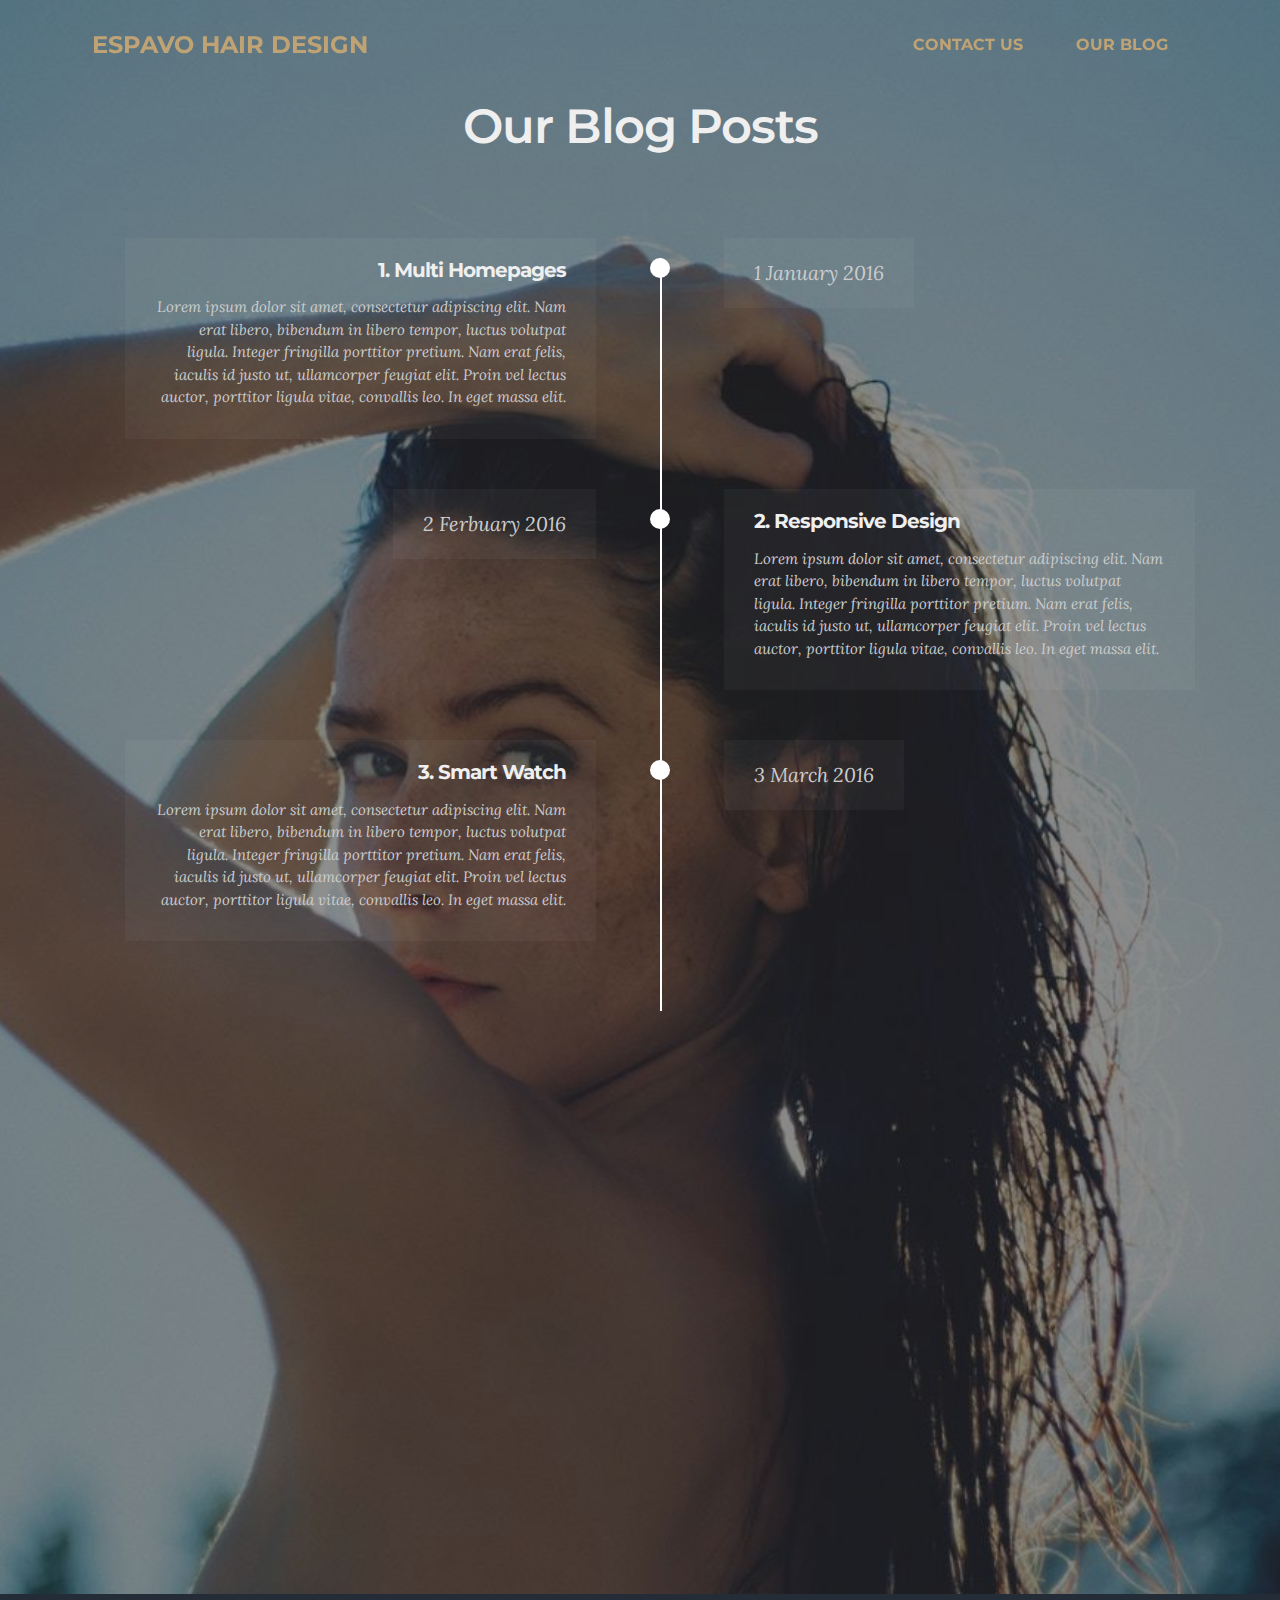
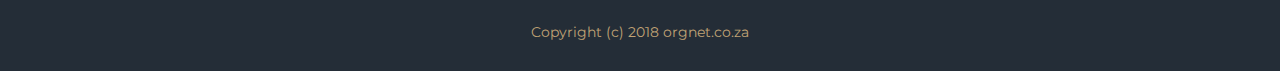
==== page1.html @ f6b95475 "create github pages" ====
<!DOCTYPE html>
<html >
<head>
  <!-- Site made with Mobirise Website Builder v4.6.2, https://mobirise.com -->
  <meta charset="UTF-8">
  <meta http-equiv="X-UA-Compatible" content="IE=edge">
  <meta name="generator" content="Mobirise v4.6.2, mobirise.com">
  <meta name="viewport" content="width=device-width, initial-scale=1, minimum-scale=1">
  <link rel="shortcut icon" href="assets/images/espavo-flower-249x128.jpg" type="image/x-icon">
  <meta name="description" content="Site Generator Description">
  <title>Blog</title>
  <link rel="stylesheet" href="https://fonts.googleapis.com/css?family=Montserrat:400,700">
  <link rel="stylesheet" href="https://fonts.googleapis.com/css?family=Raleway:100,100i,200,200i,300,300i,400,400i,500,500i,600,600i,700,700i,800,800i,900,900i">
  <link rel="stylesheet" href="https://fonts.googleapis.com/css?family=Lora:400,700,400italic,700italic&subset=latin">
  <link rel="stylesheet" href="assets/bootstrap-material-design-font/css/material.css">
  <link rel="stylesheet" href="assets/tether/tether.min.css">
  <link rel="stylesheet" href="assets/bootstrap/css/bootstrap.min.css">
  <link rel="stylesheet" href="assets/soundcloud-plugin/style.css">
  <link rel="stylesheet" href="assets/dropdown/css/style.css">
  <link rel="stylesheet" href="assets/animate.css/animate.min.css">
  <link rel="stylesheet" href="assets/theme/css/style.css">
  <link rel="stylesheet" href="assets/mobirise3-blocks-plugin/css/style.css">
  <link rel="stylesheet" href="assets/mobirise/css/mbr-additional.css" type="text/css">
  
  
  
</head>
<body>
  <section id="menu-p" data-rv-view="228">

    <nav class="navbar navbar-dropdown transparent navbar-fixed-top bg-color">
        <div class="container">

            <div class="mbr-table">
                <div class="mbr-table-cell">

                    <div class="navbar-brand">
                        
                        <a class="navbar-caption text-primary" href="https://mobirise.com">&nbsp;ESPAVO HAIR DESIGN</a>
                    </div>

                </div>
                <div class="mbr-table-cell">

                    <button class="navbar-toggler pull-xs-right hidden-md-up" type="button" data-toggle="collapse" data-target="#exCollapsingNavbar">
                        <div class="hamburger-icon"></div>
                    </button>

                    <ul class="nav-dropdown collapse pull-xs-right nav navbar-nav navbar-toggleable-sm" id="exCollapsingNavbar"><li class="nav-item"><a class="nav-link link" href="index.html#features7-d">CONTACT US</a></li><li class="nav-item"><a class="nav-link link" href="index.html#features7-d">OUR BLOG</a></li></ul>
                    <button hidden="" class="navbar-toggler navbar-close" type="button" data-toggle="collapse" data-target="#exCollapsingNavbar">
                        <div class="close-icon"></div>
                    </button>

                </div>
            </div>

        </div>
    </nav>

</section>

<section class="engine"><a href="https://mobirise.ws/a">best website builder</a></section><section class="mbr-section extFeatures11 mbr-after-navbar" id="extFeatures11-r" data-rv-view="232" style="background-image: url(assets/images/mbr-1620x1080.jpg); padding-top: 100px; padding-bottom: 100px;">
    <div class="elements-content">
        <div class="mbr-overlay" style="opacity: 0.5; background-color: rgb(21, 21, 21);"></div>
        <div class="container titleBlock">
            <div class="col-xs-12 text-xs-center">
                    <h3 class="mbr-section-title display-2">Our Blog Posts</h3>
                    
            </div>
        </div>    
        <div class="container timelineHeight">
            <ul class="timeline">
                <li class="timeline-normal separline" style="display: block;">
                    <div class="date date-normal">
                        <p class="mbr-section-text-gray lead h-black">1 January 2016</p>
                    </div>
                    <span class="iconBackground"><span class="icon"></span></span>
                    <div class="timeline-panel">
                        <h4 class="h-black text-right">1. Multi Homepages</h4>
                        <p class="mbr-section-text-gray lead h-black">Lorem ipsum dolor sit amet, consectetur adipiscing elit. Nam erat libero, bibendum in libero tempor, luctus volutpat ligula. Integer fringilla porttitor pretium. Nam erat felis, iaculis id justo ut, ullamcorper feugiat elit. Proin vel lectus auctor, porttitor ligula vitae, convallis leo. In eget massa elit.</p>
                    </div>
                </li>

                <li class="timeline-inverted separline" style="display: block;">
                    <div class="date date-inverted">
                        <p class="mbr-section-text-gray lead h-black">2 Ferbuary 2016</p>
                    </div>
                    <div class="timeline-panel">
                        <h4 class="h-black">2. Responsive Design</h4>
                        <p class="mbr-section-text-gray lead h-black">Lorem ipsum dolor sit amet, consectetur adipiscing elit. Nam erat libero, bibendum in libero tempor, luctus volutpat ligula. Integer fringilla porttitor pretium. Nam erat felis, iaculis id justo ut, ullamcorper feugiat elit. Proin vel lectus auctor, porttitor ligula vitae, convallis leo. In eget massa elit.</p>
                    </div>
                    <span class="iconBackgroundInverse"><span class="icon"></span></span>
                </li>

                <li class="timeline-normal separline" style="display: block;">
                    <div class="date date-normal">
                        <p class="mbr-section-text-gray lead h-black">3 March 2016</p>
                    </div>
                    <span class="iconBackground"><span class="icon"></span></span>
                    <div class="timeline-panel">
                        <h4 class="h-black text-right">3. Smart Watch</h4>
                        <p class="mbr-section-text-gray lead h-black">Lorem ipsum dolor sit amet, consectetur adipiscing elit. Nam erat libero, bibendum in libero tempor, luctus volutpat ligula. Integer fringilla porttitor pretium. Nam erat felis, iaculis id justo ut, ullamcorper feugiat elit. Proin vel lectus auctor, porttitor ligula vitae, convallis leo. In eget massa elit.</p>
                    </div>
                </li>

                <li class="timeline-inverted separline" style="display: block;">
                    <div class="date date-inverted">
                        <p class="mbr-section-text-gray lead h-black">4 April 2016</p>
                    </div>
                    <div class="timeline-panel">
                        <h4 class="h-black">4. Design out of the box</h4>
                        <p class="mbr-section-text-gray lead h-black">Lorem ipsum dolor sit amet, consectetur adipiscing elit. Nam erat libero, bibendum in libero tempor, luctus volutpat ligula. Integer fringilla porttitor pretium. Nam erat felis, iaculis id justo ut, ullamcorper feugiat elit. Proin vel lectus auctor, porttitor ligula vitae, convallis leo. In eget massa elit.</p>
                    </div>
                    <span class="iconBackgroundInverse"><span class="icon"></span></span>
                </li>

                <li class="timeline-normal" style="display: block;">
                    <div class="date date-normal">
                        <p class="mbr-section-text-gray lead h-black">5 May 2016</p>
                    </div>
                    <span class="iconBackground"><span class="icon"></span></span>
                    <div class="timeline-panel">
                        <h4 class="h-black text-right">5. Awesome Reports</h4>
                        <p class="mbr-section-text-gray lead h-black">Lorem ipsum dolor sit amet, consectetur adipiscing elit. Nam erat libero, bibendum in libero tempor, luctus volutpat ligula. Integer fringilla porttitor pretium. Nam erat felis, iaculis id justo ut, ullamcorper feugiat elit. Proin vel lectus auctor, porttitor ligula vitae, convallis leo. In eget massa elit.</p>
                    </div>
                </li>

                

                

                

                

                

                 

                

            </ul>
        </div>
    </div>
</section>

<footer class="mbr-small-footer mbr-section mbr-section-nopadding" id="footer1-q" data-rv-view="230" style="background-color: rgb(36, 45, 55); padding-top: 1.75rem; padding-bottom: 1.75rem;">
    
    <div class="container text-xs-center">
        <p>Copyright (c) 2018 orgnet.co.za</p>
    </div>
</footer>


  <script src="assets/web/assets/jquery/jquery.min.js"></script>
  <script src="assets/tether/tether.min.js"></script>
  <script src="assets/bootstrap/js/bootstrap.min.js"></script>
  <script src="assets/viewport-checker/jquery.viewportchecker.js"></script>
  <script src="assets/smooth-scroll/smooth-scroll.js"></script>
  <script src="assets/dropdown/js/script.min.js"></script>
  <script src="assets/touch-swipe/jquery.touch-swipe.min.js"></script>
  <script src="assets/theme/js/script.js"></script>
  <script src="assets/mobirise3-blocks-plugin/js/script.js"></script>
  
  
  <input name="animation" type="hidden">
   <div id="scrollToTop" class="scrollToTop mbr-arrow-up"><a style="text-align: center;"><i class="mbr-arrow-up-icon"></i></a></div>
  </body>
</html>
---- assets/bootstrap-material-design-font/css/material.css ----
@font-face {
  font-family: 'Material-Design-Icons';
  src: url('../fonts/Material-Design-Icons.eot?3ocs8m');
  src: url('../fonts/Material-Design-Icons.eot?#iefix3ocs8m') format('embedded-opentype'), url('../fonts/Material-Design-Icons.woff?3ocs8m') format('woff'), url('../fonts/Material-Design-Icons.ttf?3ocs8m') format('truetype'), url('../fonts/Material-Design-Icons.svg?3ocs8m#Material-Design-Icons') format('svg');
  font-weight: normal;
  font-style: normal;
}
[class^="mdi-"],
[class*="mdi-"] {
  speak: none;
  display: inline-block;
  font-style: normal;
  font-variant:normal;
  font-weight:normal;
  /*font-size:24px;*/
  line-height:1;
  font-family:'Material-Design-Icons' !important;
  text-rendering: auto;
  
  -webkit-font-smoothing: antialiased;
  -moz-osx-font-smoothing: grayscale;
  -webkit-transform: translate(0, 0);
      -ms-transform: translate(0, 0);
          transform: translate(0, 0);
}
[class^="mdi-"]:before,
[class*="mdi-"]:before {
  display: inline-block;
  speak: none;
  text-decoration: inherit;
}
[class^="mdi-"].pull-left,
[class*="mdi-"].pull-left {
  margin-right: .3em;
}
[class^="mdi-"].pull-right,
[class*="mdi-"].pull-right {
  margin-left: .3em;
}
[class^="mdi-"].mdi-lg:before,
[class*="mdi-"].mdi-lg:before,
[class^="mdi-"].mdi-lg:after,
[class*="mdi-"].mdi-lg:after {
  font-size: 1.33333333em;
  line-height: 0.75em;
  vertical-align: -15%;
}
[class^="mdi-"].mdi-2x:before,
[class*="mdi-"].mdi-2x:before,
[class^="mdi-"].mdi-2x:after,
[class*="mdi-"].mdi-2x:after {
  font-size: 2em;
}
[class^="mdi-"].mdi-3x:before,
[class*="mdi-"].mdi-3x:before,
[class^="mdi-"].mdi-3x:after,
[class*="mdi-"].mdi-3x:after {
  font-size: 3em;
}
[class^="mdi-"].mdi-4x:before,
[class*="mdi-"].mdi-4x:before,
[class^="mdi-"].mdi-4x:after,
[class*="mdi-"].mdi-4x:after {
  font-size: 4em;
}
[class^="mdi-"].mdi-5x:before,
[class*="mdi-"].mdi-5x:before,
[class^="mdi-"].mdi-5x:after,
[class*="mdi-"].mdi-5x:after {
  font-size: 5em;
}
[class^="mdi-device-signal-cellular-"]:after,
[class^="mdi-device-battery-"]:after,
[class^="mdi-device-battery-charging-"]:after,
[class^="mdi-device-signal-cellular-connected-no-internet-"]:after,
[class^="mdi-device-signal-wifi-"]:after,
[class^="mdi-device-signal-wifi-statusbar-not-connected"]:after,
.mdi-device-network-wifi:after {
  opacity: .3;
  position: absolute;
  left: 0;
  top: 0;
  z-index: 1;
  display: inline-block;
  speak: none;
  text-decoration: inherit;
}
[class^="mdi-device-signal-cellular-"]:after {
  content: "\e758";
}
[class^="mdi-device-battery-"]:after {
  content: "\e735";
}
[class^="mdi-device-battery-charging-"]:after {
  content: "\e733";
}
[class^="mdi-device-signal-cellular-connected-no-internet-"]:after {
  content: "\e75d";
}
[class^="mdi-device-signal-wifi-"]:after,
.mdi-device-network-wifi:after {
  content: "\e765";
}
[class^="mdi-device-signal-wifi-statusbasr-not-connected"]:after {
  content: "\e8f7";
}
.mdi-device-signal-cellular-off:after,
.mdi-device-signal-cellular-null:after,
.mdi-device-signal-cellular-no-sim:after,
.mdi-device-signal-wifi-off:after,
.mdi-device-signal-wifi-4-bar:after,
.mdi-device-signal-cellular-4-bar:after,
.mdi-device-battery-alert:after,
.mdi-device-signal-cellular-connected-no-internet-4-bar:after,
.mdi-device-battery-std:after,
.mdi-device-battery-full .mdi-device-battery-unknown:after {
  content: "";
}
.mdi-fw {
  width: 1.28571429em;
  text-align: center;
}
.mdi-ul {
  padding-left: 0;
  margin-left: 2.14285714em;
  list-style-type: none;
}
.mdi-ul > li {
  position: relative;
}
.mdi-li {
  position: absolute;
  left: -2.14285714em;
  width: 2.14285714em;
  top: 0.14285714em;
  text-align: center;
}
.mdi-li.mdi-lg {
  left: -1.85714286em;
}
.mdi-border {
  padding: .2em .25em .15em;
  border: solid 0.08em #eeeeee;
  border-radius: .1em;
}
.mdi-spin {
  -webkit-animation: mdi-spin 2s infinite linear;
  animation: mdi-spin 2s infinite linear;
  -webkit-transform-origin: 50% 50%;
  -ms-transform-origin: 50% 50%;
      transform-origin: 50% 50%;
}
.mdi-pulse {
  -webkit-animation: mdi-spin 1s steps(8) infinite;
  animation: mdi-spin 1s steps(8) infinite;
  -webkit-transform-origin: 50% 50%;
  -ms-transform-origin: 50% 50%;
      transform-origin: 50% 50%;
}
@-webkit-keyframes mdi-spin {
  0% {
    -webkit-transform: rotate(0deg);
    transform: rotate(0deg);
  }
  100% {
    -webkit-transform: rotate(359deg);
    transform: rotate(359deg);
  }
}
@keyframes mdi-spin {
  0% {
    -webkit-transform: rotate(0deg);
    transform: rotate(0deg);
  }
  100% {
    -webkit-transform: rotate(359deg);
    transform: rotate(359deg);
  }
}
.mdi-rotate-90 {
  filter: progid:DXImageTransform.Microsoft.BasicImage(rotation=1);
  -webkit-transform: rotate(90deg);
  -ms-transform: rotate(90deg);
  transform: rotate(90deg);
}
.mdi-rotate-180 {
  filter: progid:DXImageTransform.Microsoft.BasicImage(rotation=2);
  -webkit-transform: rotate(180deg);
  -ms-transform: rotate(180deg);
  transform: rotate(180deg);
}
.mdi-rotate-270 {
  filter: progid:DXImageTransform.Microsoft.BasicImage(rotation=3);
  -webkit-transform: rotate(270deg);
  -ms-transform: rotate(270deg);
  transform: rotate(270deg);
}
.mdi-flip-horizontal {
  filter: progid:DXImageTransform.Microsoft.BasicImage(rotation=0, mirror=1);
  -webkit-transform: scale(-1, 1);
  -ms-transform: scale(-1, 1);
  transform: scale(-1, 1);
}
.mdi-flip-vertical {
  filter: progid:DXImageTransform.Microsoft.BasicImage(rotation=2, mirror=1);
  -webkit-transform: scale(1, -1);
  -ms-transform: scale(1, -1);
  transform: scale(1, -1);
}
:root .mdi-rotate-90,
:root .mdi-rotate-180,
:root .mdi-rotate-270,
:root .mdi-flip-horizontal,
:root .mdi-flip-vertical {
  -webkit-filter: none;
          filter: none;
}
.mdi-stack {
  position: relative;
  display: inline-block;
  width: 2em;
  height: 2em;
  line-height: 2em;
  vertical-align: middle;
}
.mdi-stack-1x,
.mdi-stack-2x {
  position: absolute;
  left: 0;
  width: 100%;
  text-align: center;
}
.mdi-stack-1x {
  line-height: inherit;
}
.mdi-stack-2x {
  font-size: 2em;
}
.mdi-inverse {
  color: #ffffff;
}
/* Start Icons */
.mdi-action-3d-rotation:before {
  content: "\e600";
}
.mdi-action-accessibility:before {
  content: "\e601";
}
.mdi-action-account-balance-wallet:before {
  content: "\e602";
}
.mdi-action-account-balance:before {
  content: "\e603";
}
.mdi-action-account-box:before {
  content: "\e604";
}
.mdi-action-account-child:before {
  content: "\e605";
}
.mdi-action-account-circle:before {
  content: "\e606";
}
.mdi-action-add-shopping-cart:before {
  content: "\e607";
}
.mdi-action-alarm-add:before {
  content: "\e608";
}
.mdi-action-alarm-off:before {
  content: "\e609";
}
.mdi-action-alarm-on:before {
  content: "\e60a";
}
.mdi-action-alarm:before {
  content: "\e60b";
}
.mdi-action-android:before {
  content: "\e60c";
}
.mdi-action-announcement:before {
  content: "\e60d";
}
.mdi-action-aspect-ratio:before {
  content: "\e60e";
}
.mdi-action-assessment:before {
  content: "\e60f";
}
.mdi-action-assignment-ind:before {
  content: "\e610";
}
.mdi-action-assignment-late:before {
  content: "\e611";
}
.mdi-action-assignment-return:before {
  content: "\e612";
}
.mdi-action-assignment-returned:before {
  content: "\e613";
}
.mdi-action-assignment-turned-in:before {
  content: "\e614";
}
.mdi-action-assignment:before {
  content: "\e615";
}
.mdi-action-autorenew:before {
  content: "\e616";
}
.mdi-action-backup:before {
  content: "\e617";
}
.mdi-action-book:before {
  content: "\e618";
}
.mdi-action-bookmark-outline:before {
  content: "\e619";
}
.mdi-action-bookmark:before {
  content: "\e61a";
}
.mdi-action-bug-report:before {
  content: "\e61b";
}
.mdi-action-cached:before {
  content: "\e61c";
}
.mdi-action-check-circle:before {
  content: "\e61d";
}
.mdi-action-class:before {
  content: "\e61e";
}
.mdi-action-credit-card:before {
  content: "\e61f";
}
.mdi-action-dashboard:before {
  content: "\e620";
}
.mdi-action-delete:before {
  content: "\e621";
}
.mdi-action-description:before {
  content: "\e622";
}
.mdi-action-dns:before {
  content: "\e623";
}
.mdi-action-done-all:before {
  content: "\e624";
}
.mdi-action-done:before {
  content: "\e625";
}
.mdi-action-event:before {
  content: "\e626";
}
.mdi-action-exit-to-app:before {
  content: "\e627";
}
.mdi-action-explore:before {
  content: "\e628";
}
.mdi-action-extension:before {
  content: "\e629";
}
.mdi-action-face-unlock:before {
  content: "\e62a";
}
.mdi-action-favorite-outline:before {
  content: "\e62b";
}
.mdi-action-favorite:before {
  content: "\e62c";
}
.mdi-action-find-in-page:before {
  content: "\e62d";
}
.mdi-action-find-replace:before {
  content: "\e62e";
}
.mdi-action-flip-to-back:before {
  content: "\e62f";
}
.mdi-action-flip-to-front:before {
  content: "\e630";
}
.mdi-action-get-app:before {
  content: "\e631";
}
.mdi-action-grade:before {
  content: "\e632";
}
.mdi-action-group-work:before {
  content: "\e633";
}
.mdi-action-help:before {
  content: "\e634";
}
.mdi-action-highlight-remove:before {
  content: "\e635";
}
.mdi-action-history:before {
  content: "\e636";
}
.mdi-action-home:before {
  content: "\e637";
}
.mdi-action-https:before {
  content: "\e638";
}
.mdi-action-info-outline:before {
  content: "\e639";
}
.mdi-action-info:before {
  content: "\e63a";
}
.mdi-action-input:before {
  content: "\e63b";
}
.mdi-action-invert-colors:before {
  content: "\e63c";
}
.mdi-action-label-outline:before {
  content: "\e63d";
}
.mdi-action-label:before {
  content: "\e63e";
}
.mdi-action-language:before {
  content: "\e63f";
}
.mdi-action-launch:before {
  content: "\e640";
}
.mdi-action-list:before {
  content: "\e641";
}
.mdi-action-lock-open:before {
  content: "\e642";
}
.mdi-action-lock-outline:before {
  content: "\e643";
}
.mdi-action-lock:before {
  content: "\e644";
}
.mdi-action-loyalty:before {
  content: "\e645";
}
.mdi-action-markunread-mailbox:before {
  content: "\e646";
}
.mdi-action-note-add:before {
  content: "\e647";
}
.mdi-action-open-in-browser:before {
  content: "\e648";
}
.mdi-action-open-in-new:before {
  content: "\e649";
}
.mdi-action-open-with:before {
  content: "\e64a";
}
.mdi-action-pageview:before {
  content: "\e64b";
}
.mdi-action-payment:before {
  content: "\e64c";
}
.mdi-action-perm-camera-mic:before {
  content: "\e64d";
}
.mdi-action-perm-contact-cal:before {
  content: "\e64e";
}
.mdi-action-perm-data-setting:before {
  content: "\e64f";
}
.mdi-action-perm-device-info:before {
  content: "\e650";
}
.mdi-action-perm-identity:before {
  content: "\e651";
}
.mdi-action-perm-media:before {
  content: "\e652";
}
.mdi-action-perm-phone-msg:before {
  content: "\e653";
}
.mdi-action-perm-scan-wifi:before {
  content: "\e654";
}
.mdi-action-picture-in-picture:before {
  content: "\e655";
}
.mdi-action-polymer:before {
  content: "\e656";
}
.mdi-action-print:before {
  content: "\e657";
}
.mdi-action-query-builder:before {
  content: "\e658";
}
.mdi-action-question-answer:before {
  content: "\e659";
}
.mdi-action-receipt:before {
  content: "\e65a";
}
.mdi-action-redeem:before {
  content: "\e65b";
}
.mdi-action-reorder:before {
  content: "\e65c";
}
.mdi-action-report-problem:before {
  content: "\e65d";
}
.mdi-action-restore:before {
  content: "\e65e";
}
.mdi-action-room:before {
  content: "\e65f";
}
.mdi-action-schedule:before {
  content: "\e660";
}
.mdi-action-search:before {
  content: "\e661";
}
.mdi-action-settings-applications:before {
  content: "\e662";
}
.mdi-action-settings-backup-restore:before {
  content: "\e663";
}
.mdi-action-settings-bluetooth:before {
  content: "\e664";
}
.mdi-action-settings-cell:before {
  content: "\e665";
}
.mdi-action-settings-display:before {
  content: "\e666";
}
.mdi-action-settings-ethernet:before {
  content: "\e667";
}
.mdi-action-settings-input-antenna:before {
  content: "\e668";
}
.mdi-action-settings-input-component:before {
  content: "\e669";
}
.mdi-action-settings-input-composite:before {
  content: "\e66a";
}
.mdi-action-settings-input-hdmi:before {
  content: "\e66b";
}
.mdi-action-settings-input-svideo:before {
  content: "\e66c";
}
.mdi-action-settings-overscan:before {
  content: "\e66d";
}
.mdi-action-settings-phone:before {
  content: "\e66e";
}
.mdi-action-settings-power:before {
  content: "\e66f";
}
.mdi-action-settings-remote:before {
  content: "\e670";
}
.mdi-action-settings-voice:before {
  content: "\e671";
}
.mdi-action-settings:before {
  content: "\e672";
}
.mdi-action-shop-two:before {
  content: "\e673";
}
.mdi-action-shop:before {
  content: "\e674";
}
.mdi-action-shopping-basket:before {
  content: "\e675";
}
.mdi-action-shopping-cart:before {
  content: "\e676";
}
.mdi-action-speaker-notes:before {
  content: "\e677";
}
.mdi-action-spellcheck:before {
  content: "\e678";
}
.mdi-action-star-rate:before {
  content: "\e679";
}
.mdi-action-stars:before {
  content: "\e67a";
}
.mdi-action-store:before {
  content: "\e67b";
}
.mdi-action-subject:before {
  content: "\e67c";
}
.mdi-action-supervisor-account:before {
  content: "\e67d";
}
.mdi-action-swap-horiz:before {
  content: "\e67e";
}
.mdi-action-swap-vert-circle:before {
  content: "\e67f";
}
.mdi-action-swap-vert:before {
  content: "\e680";
}
.mdi-action-system-update-tv:before {
  content: "\e681";
}
.mdi-action-tab-unselected:before {
  content: "\e682";
}
.mdi-action-tab:before {
  content: "\e683";
}
.mdi-action-theaters:before {
  content: "\e684";
}
.mdi-action-thumb-down:before {
  content: "\e685";
}
.mdi-action-thumb-up:before {
  content: "\e686";
}
.mdi-action-thumbs-up-down:before {
  content: "\e687";
}
.mdi-action-toc:before {
  content: "\e688";
}
.mdi-action-today:before {
  content: "\e689";
}
.mdi-action-track-changes:before {
  content: "\e68a";
}
.mdi-action-translate:before {
  content: "\e68b";
}
.mdi-action-trending-down:before {
  content: "\e68c";
}
.mdi-action-trending-neutral:before {
  content: "\e68d";
}
.mdi-action-trending-up:before {
  content: "\e68e";
}
.mdi-action-turned-in-not:before {
  content: "\e68f";
}
.mdi-action-turned-in:before {
  content: "\e690";
}
.mdi-action-verified-user:before {
  content: "\e691";
}
.mdi-action-view-agenda:before {
  content: "\e692";
}
.mdi-action-view-array:before {
  content: "\e693";
}
.mdi-action-view-carousel:before {
  content: "\e694";
}
.mdi-action-view-column:before {
  content: "\e695";
}
.mdi-action-view-day:before {
  content: "\e696";
}
.mdi-action-view-headline:before {
  content: "\e697";
}
.mdi-action-view-list:before {
  content: "\e698";
}
.mdi-action-view-module:before {
  content: "\e699";
}
.mdi-action-view-quilt:before {
  content: "\e69a";
}
.mdi-action-view-stream:before {
  content: "\e69b";
}
.mdi-action-view-week:before {
  content: "\e69c";
}
.mdi-action-visibility-off:before {
  content: "\e69d";
}
.mdi-action-visibility:before {
  content: "\e69e";
}
.mdi-action-wallet-giftcard:before {
  content: "\e69f";
}
.mdi-action-wallet-membership:before {
  content: "\e6a0";
}
.mdi-action-wallet-travel:before {
  content: "\e6a1";
}
.mdi-action-work:before {
  content: "\e6a2";
}
.mdi-alert-error:before {
  content: "\e6a3";
}
.mdi-alert-warning:before {
  content: "\e6a4";
}
.mdi-av-album:before {
  content: "\e6a5";
}
.mdi-av-closed-caption:before {
  content: "\e6a6";
}
.mdi-av-equalizer:before {
  content: "\e6a7";
}
.mdi-av-explicit:before {
  content: "\e6a8";
}
.mdi-av-fast-forward:before {
  content: "\e6a9";
}
.mdi-av-fast-rewind:before {
  content: "\e6aa";
}
.mdi-av-games:before {
  content: "\e6ab";
}
.mdi-av-hearing:before {
  content: "\e6ac";
}
.mdi-av-high-quality:before {
  content: "\e6ad";
}
.mdi-av-loop:before {
  content: "\e6ae";
}
.mdi-av-mic-none:before {
  content: "\e6af";
}
.mdi-av-mic-off:before {
  content: "\e6b0";
}
.mdi-av-mic:before {
  content: "\e6b1";
}
.mdi-av-movie:before {
  content: "\e6b2";
}
.mdi-av-my-library-add:before {
  content: "\e6b3";
}
.mdi-av-my-library-books:before {
  content: "\e6b4";
}
.mdi-av-my-library-music:before {
  content: "\e6b5";
}
.mdi-av-new-releases:before {
  content: "\e6b6";
}
.mdi-av-not-interested:before {
  content: "\e6b7";
}
.mdi-av-pause-circle-fill:before {
  content: "\e6b8";
}
.mdi-av-pause-circle-outline:before {
  content: "\e6b9";
}
.mdi-av-pause:before {
  content: "\e6ba";
}
.mdi-av-play-arrow:before {
  content: "\e6bb";
}
.mdi-av-play-circle-fill:before {
  content: "\e6bc";
}
.mdi-av-play-circle-outline:before {
  content: "\e6bd";
}
.mdi-av-play-shopping-bag:before {
  content: "\e6be";
}
.mdi-av-playlist-add:before {
  content: "\e6bf";
}
.mdi-av-queue-music:before {
  content: "\e6c0";
}
.mdi-av-queue:before {
  content: "\e6c1";
}
.mdi-av-radio:before {
  content: "\e6c2";
}
.mdi-av-recent-actors:before {
  content: "\e6c3";
}
.mdi-av-repeat-one:before {
  content: "\e6c4";
}
.mdi-av-repeat:before {
  content: "\e6c5";
}
.mdi-av-replay:before {
  content: "\e6c6";
}
.mdi-av-shuffle:before {
  content: "\e6c7";
}
.mdi-av-skip-next:before {
  content: "\e6c8";
}
.mdi-av-skip-previous:before {
  content: "\e6c9";
}
.mdi-av-snooze:before {
  content: "\e6ca";
}
.mdi-av-stop:before {
  content: "\e6cb";
}
.mdi-av-subtitles:before {
  content: "\e6cc";
}
.mdi-av-surround-sound:before {
  content: "\e6cd";
}
.mdi-av-timer:before {
  content: "\e6ce";
}
.mdi-av-video-collection:before {
  content: "\e6cf";
}
.mdi-av-videocam-off:before {
  content: "\e6d0";
}
.mdi-av-videocam:before {
  content: "\e6d1";
}
.mdi-av-volume-down:before {
  content: "\e6d2";
}
.mdi-av-volume-mute:before {
  content: "\e6d3";
}
.mdi-av-volume-off:before {
  content: "\e6d4";
}
.mdi-av-volume-up:before {
  content: "\e6d5";
}
.mdi-av-web:before {
  content: "\e6d6";
}
.mdi-communication-business:before {
  content: "\e6d7";
}
.mdi-communication-call-end:before {
  content: "\e6d8";
}
.mdi-communication-call-made:before {
  content: "\e6d9";
}
.mdi-communication-call-merge:before {
  content: "\e6da";
}
.mdi-communication-call-missed:before {
  content: "\e6db";
}
.mdi-communication-call-received:before {
  content: "\e6dc";
}
.mdi-communication-call-split:before {
  content: "\e6dd";
}
.mdi-communication-call:before {
  content: "\e6de";
}
.mdi-communication-chat:before {
  content: "\e6df";
}
.mdi-communication-clear-all:before {
  content: "\e6e0";
}
.mdi-communication-comment:before {
  content: "\e6e1";
}
.mdi-communication-contacts:before {
  content: "\e6e2";
}
.mdi-communication-dialer-sip:before {
  content: "\e6e3";
}
.mdi-communication-dialpad:before {
  content: "\e6e4";
}
.mdi-communication-dnd-on:before {
  content: "\e6e5";
}
.mdi-communication-email:before {
  content: "\e6e6";
}
.mdi-communication-forum:before {
  content: "\e6e7";
}
.mdi-communication-import-export:before {
  content: "\e6e8";
}
.mdi-communication-invert-colors-off:before {
  content: "\e6e9";
}
.mdi-communication-invert-colors-on:before {
  content: "\e6ea";
}
.mdi-communication-live-help:before {
  content: "\e6eb";
}
.mdi-communication-location-off:before {
  content: "\e6ec";
}
.mdi-communication-location-on:before {
  content: "\e6ed";
}
.mdi-communication-message:before {
  content: "\e6ee";
}
.mdi-communication-messenger:before {
  content: "\e6ef";
}
.mdi-communication-no-sim:before {
  content: "\e6f0";
}
.mdi-communication-phone:before {
  content: "\e6f1";
}
.mdi-communication-portable-wifi-off:before {
  content: "\e6f2";
}
.mdi-communication-quick-contacts-dialer:before {
  content: "\e6f3";
}
.mdi-communication-quick-contacts-mail:before {
  content: "\e6f4";
}
.mdi-communication-ring-volume:before {
  content: "\e6f5";
}
.mdi-communication-stay-current-landscape:before {
  content: "\e6f6";
}
.mdi-communication-stay-current-portrait:before {
  content: "\e6f7";
}
.mdi-communication-stay-primary-landscape:before {
  content: "\e6f8";
}
.mdi-communication-stay-primary-portrait:before {
  content: "\e6f9";
}
.mdi-communication-swap-calls:before {
  content: "\e6fa";
}
.mdi-communication-textsms:before {
  content: "\e6fb";
}
.mdi-communication-voicemail:before {
  content: "\e6fc";
}
.mdi-communication-vpn-key:before {
  content: "\e6fd";
}
.mdi-content-add-box:before {
  content: "\e6fe";
}
.mdi-content-add-circle-outline:before {
  content: "\e6ff";
}
.mdi-content-add-circle:before {
  content: "\e700";
}
.mdi-content-add:before {
  content: "\e701";
}
.mdi-content-archive:before {
  content: "\e702";
}
.mdi-content-backspace:before {
  content: "\e703";
}
.mdi-content-block:before {
  content: "\e704";
}
.mdi-content-clear:before {
  content: "\e705";
}
.mdi-content-content-copy:before {
  content: "\e706";
}
.mdi-content-content-cut:before {
  content: "\e707";
}
.mdi-content-content-paste:before {
  content: "\e708";
}
.mdi-content-create:before {
  content: "\e709";
}
.mdi-content-drafts:before {
  content: "\e70a";
}
.mdi-content-filter-list:before {
  content: "\e70b";
}
.mdi-content-flag:before {
  content: "\e70c";
}
.mdi-content-forward:before {
  content: "\e70d";
}
.mdi-content-gesture:before {
  content: "\e70e";
}
.mdi-content-inbox:before {
  content: "\e70f";
}
.mdi-content-link:before {
  content: "\e710";
}
.mdi-content-mail:before {
  content: "\e711";
}
.mdi-content-markunread:before {
  content: "\e712";
}
.mdi-content-redo:before {
  content: "\e713";
}
.mdi-content-remove-circle-outline:before {
  content: "\e714";
}
.mdi-content-remove-circle:before {
  content: "\e715";
}
.mdi-content-remove:before {
  content: "\e716";
}
.mdi-content-reply-all:before {
  content: "\e717";
}
.mdi-content-reply:before {
  content: "\e718";
}
.mdi-content-report:before {
  content: "\e719";
}
.mdi-content-save:before {
  content: "\e71a";
}
.mdi-content-select-all:before {
  content: "\e71b";
}
.mdi-content-send:before {
  content: "\e71c";
}
.mdi-content-sort:before {
  content: "\e71d";
}
.mdi-content-text-format:before {
  content: "\e71e";
}
.mdi-content-undo:before {
  content: "\e71f";
}
.mdi-editor-attach-file:before {
  content: "\e776";
}
.mdi-editor-attach-money:before {
  content: "\e777";
}
.mdi-editor-border-all:before {
  content: "\e778";
}
.mdi-editor-border-bottom:before {
  content: "\e779";
}
.mdi-editor-border-clear:before {
  content: "\e77a";
}
.mdi-editor-border-color:before {
  content: "\e77b";
}
.mdi-editor-border-horizontal:before {
  content: "\e77c";
}
.mdi-editor-border-inner:before {
  content: "\e77d";
}
.mdi-editor-border-left:before {
  content: "\e77e";
}
.mdi-editor-border-outer:before {
  content: "\e77f";
}
.mdi-editor-border-right:before {
  content: "\e780";
}
.mdi-editor-border-style:before {
  content: "\e781";
}
.mdi-editor-border-top:before {
  content: "\e782";
}
.mdi-editor-border-vertical:before {
  content: "\e783";
}
.mdi-editor-format-align-center:before {
  content: "\e784";
}
.mdi-editor-format-align-justify:before {
  content: "\e785";
}
.mdi-editor-format-align-left:before {
  content: "\e786";
}
.mdi-editor-format-align-right:before {
  content: "\e787";
}
.mdi-editor-format-bold:before {
  content: "\e788";
}
.mdi-editor-format-clear:before {
  content: "\e789";
}
.mdi-editor-format-color-fill:before {
  content: "\e78a";
}
.mdi-editor-format-color-reset:before {
  content: "\e78b";
}
.mdi-editor-format-color-text:before {
  content: "\e78c";
}
.mdi-editor-format-indent-decrease:before {
  content: "\e78d";
}
.mdi-editor-format-indent-increase:before {
  content: "\e78e";
}
.mdi-editor-format-italic:before {
  content: "\e78f";
}
.mdi-editor-format-line-spacing:before {
  content: "\e790";
}
.mdi-editor-format-list-bulleted:before {
  content: "\e791";
}
.mdi-editor-format-list-numbered:before {
  content: "\e792";
}
.mdi-editor-format-paint:before {
  content: "\e793";
}
.mdi-editor-format-quote:before {
  content: "\e794";
}
.mdi-editor-format-size:before {
  content: "\e795";
}
.mdi-editor-format-strikethrough:before {
  content: "\e796";
}
.mdi-editor-format-textdirection-l-to-r:before {
  content: "\e797";
}
.mdi-editor-format-textdirection-r-to-l:before {
  content: "\e798";
}
.mdi-editor-format-underline:before {
  content: "\e799";
}
.mdi-editor-functions:before {
  content: "\e79a";
}
.mdi-editor-insert-chart:before {
  content: "\e79b";
}
.mdi-editor-insert-comment:before {
  content: "\e79c";
}
.mdi-editor-insert-drive-file:before {
  content: "\e79d";
}
.mdi-editor-insert-emoticon:before {
  content: "\e79e";
}
.mdi-editor-insert-invitation:before {
  content: "\e79f";
}
.mdi-editor-insert-link:before {
  content: "\e7a0";
}
.mdi-editor-insert-photo:before {
  content: "\e7a1";
}
.mdi-editor-merge-type:before {
  content: "\e7a2";
}
.mdi-editor-mode-comment:before {
  content: "\e7a3";
}
.mdi-editor-mode-edit:before {
  content: "\e7a4";
}
.mdi-editor-publish:before {
  content: "\e7a5";
}
.mdi-editor-vertical-align-bottom:before {
  content: "\e7a6";
}
.mdi-editor-vertical-align-center:before {
  content: "\e7a7";
}
.mdi-editor-vertical-align-top:before {
  content: "\e7a8";
}
.mdi-editor-wrap-text:before {
  content: "\e7a9";
}
.mdi-file-attachment:before {
  content: "\e7aa";
}
.mdi-file-cloud-circle:before {
  content: "\e7ab";
}
.mdi-file-cloud-done:before {
  content: "\e7ac";
}
.mdi-file-cloud-download:before {
  content: "\e7ad";
}
.mdi-file-cloud-off:before {
  content: "\e7ae";
}
.mdi-file-cloud-queue:before {
  content: "\e7af";
}
.mdi-file-cloud-upload:before {
  content: "\e7b0";
}
.mdi-file-cloud:before {
  content: "\e7b1";
}
.mdi-file-file-download:before {
  content: "\e7b2";
}
.mdi-file-file-upload:before {
  content: "\e7b3";
}
.mdi-file-folder-open:before {
  content: "\e7b4";
}
.mdi-file-folder-shared:before {
  content: "\e7b5";
}
.mdi-file-folder:before {
  content: "\e7b6";
}
.mdi-device-access-alarm:before {
  content: "\e720";
}
.mdi-device-access-alarms:before {
  content: "\e721";
}
.mdi-device-access-time:before {
  content: "\e722";
}
.mdi-device-add-alarm:before {
  content: "\e723";
}
.mdi-device-airplanemode-off:before {
  content: "\e724";
}
.mdi-device-airplanemode-on:before {
  content: "\e725";
}
.mdi-device-battery-20:before {
  content: "\e726";
}
.mdi-device-battery-30:before {
  content: "\e727";
}
.mdi-device-battery-50:before {
  content: "\e728";
}
.mdi-device-battery-60:before {
  content: "\e729";
}
.mdi-device-battery-80:before {
  content: "\e72a";
}
.mdi-device-battery-90:before {
  content: "\e72b";
}
.mdi-device-battery-alert:before {
  content: "\e72c";
}
.mdi-device-battery-charging-20:before {
  content: "\e72d";
}
.mdi-device-battery-charging-30:before {
  content: "\e72e";
}
.mdi-device-battery-charging-50:before {
  content: "\e72f";
}
.mdi-device-battery-charging-60:before {
  content: "\e730";
}
.mdi-device-battery-charging-80:before {
  content: "\e731";
}
.mdi-device-battery-charging-90:before {
  content: "\e732";
}
.mdi-device-battery-charging-full:before {
  content: "\e733";
}
.mdi-device-battery-full:before {
  content: "\e734";
}
.mdi-device-battery-std:before {
  content: "\e735";
}
.mdi-device-battery-unknown:before {
  content: "\e736";
}
.mdi-device-bluetooth-connected:before {
  content: "\e737";
}
.mdi-device-bluetooth-disabled:before {
  content: "\e738";
}
.mdi-device-bluetooth-searching:before {
  content: "\e739";
}
.mdi-device-bluetooth:before {
  content: "\e73a";
}
.mdi-device-brightness-auto:before {
  content: "\e73b";
}
.mdi-device-brightness-high:before {
  content: "\e73c";
}
.mdi-device-brightness-low:before {
  content: "\e73d";
}
.mdi-device-brightness-medium:before {
  content: "\e73e";
}
.mdi-device-data-usage:before {
  content: "\e73f";
}
.mdi-device-developer-mode:before {
  content: "\e740";
}
.mdi-device-devices:before {
  content: "\e741";
}
.mdi-device-dvr:before {
  content: "\e742";
}
.mdi-device-gps-fixed:before {
  content: "\e743";
}
.mdi-device-gps-not-fixed:before {
  content: "\e744";
}
.mdi-device-gps-off:before {
  content: "\e745";
}
.mdi-device-location-disabled:before {
  content: "\e746";
}
.mdi-device-location-searching:before {
  content: "\e747";
}
.mdi-device-multitrack-audio:before {
  content: "\e748";
}
.mdi-device-network-cell:before {
  content: "\e749";
}
.mdi-device-network-wifi:before {
  content: "\e74a";
}
.mdi-device-nfc:before {
  content: "\e74b";
}
.mdi-device-now-wallpaper:before {
  content: "\e74c";
}
.mdi-device-now-widgets:before {
  content: "\e74d";
}
.mdi-device-screen-lock-landscape:before {
  content: "\e74e";
}
.mdi-device-screen-lock-portrait:before {
  content: "\e74f";
}
.mdi-device-screen-lock-rotation:before {
  content: "\e750";
}
.mdi-device-screen-rotation:before {
  content: "\e751";
}
.mdi-device-sd-storage:before {
  content: "\e752";
}
.mdi-device-settings-system-daydream:before {
  content: "\e753";
}
.mdi-device-signal-cellular-0-bar:before {
  content: "\e754";
}
.mdi-device-signal-cellular-1-bar:before {
  content: "\e755";
}
.mdi-device-signal-cellular-2-bar:before {
  content: "\e756";
}
.mdi-device-signal-cellular-3-bar:before {
  content: "\e757";
}
.mdi-device-signal-cellular-4-bar:before {
  content: "\e758";
}
.mdi-signal-wifi-statusbar-connected-no-internet-after:before {
  content: "\e8f6";
}
.mdi-device-signal-cellular-connected-no-internet-0-bar:before {
  content: "\e759";
}
.mdi-device-signal-cellular-connected-no-internet-1-bar:before {
  content: "\e75a";
}
.mdi-device-signal-cellular-connected-no-internet-2-bar:before {
  content: "\e75b";
}
.mdi-device-signal-cellular-connected-no-internet-3-bar:before {
  content: "\e75c";
}
.mdi-device-signal-cellular-connected-no-internet-4-bar:before {
  content: "\e75d";
}
.mdi-device-signal-cellular-no-sim:before {
  content: "\e75e";
}
.mdi-device-signal-cellular-null:before {
  content: "\e75f";
}
.mdi-device-signal-cellular-off:before {
  content: "\e760";
}
.mdi-device-signal-wifi-0-bar:before {
  content: "\e761";
}
.mdi-device-signal-wifi-1-bar:before {
  content: "\e762";
}
.mdi-device-signal-wifi-2-bar:before {
  content: "\e763";
}
.mdi-device-signal-wifi-3-bar:before {
  content: "\e764";
}
.mdi-device-signal-wifi-4-bar:before {
  content: "\e765";
}
.mdi-device-signal-wifi-off:before {
  content: "\e766";
}
.mdi-device-signal-wifi-statusbar-1-bar:before {
  content: "\e767";
}
.mdi-device-signal-wifi-statusbar-2-bar:before {
  content: "\e768";
}
.mdi-device-signal-wifi-statusbar-3-bar:before {
  content: "\e769";
}
.mdi-device-signal-wifi-statusbar-4-bar:before {
  content: "\e76a";
}
.mdi-device-signal-wifi-statusbar-connected-no-internet-:before {
  content: "\e76b";
}
.mdi-device-signal-wifi-statusbar-connected-no-internet:before {
  content: "\e76f";
}
.mdi-device-signal-wifi-statusbar-connected-no-internet-2:before {
  content: "\e76c";
}
.mdi-device-signal-wifi-statusbar-connected-no-internet-3:before {
  content: "\e76d";
}
.mdi-device-signal-wifi-statusbar-connected-no-internet-4:before {
  content: "\e76e";
}
.mdi-signal-wifi-statusbar-not-connected-after:before {
  content: "\e8f7";
}
.mdi-device-signal-wifi-statusbar-not-connected:before {
  content: "\e770";
}
.mdi-device-signal-wifi-statusbar-null:before {
  content: "\e771";
}
.mdi-device-storage:before {
  content: "\e772";
}
.mdi-device-usb:before {
  content: "\e773";
}
.mdi-device-wifi-lock:before {
  content: "\e774";
}
.mdi-device-wifi-tethering:before {
  content: "\e775";
}
.mdi-hardware-cast-connected:before {
  content: "\e7b7";
}
.mdi-hardware-cast:before {
  content: "\e7b8";
}
.mdi-hardware-computer:before {
  content: "\e7b9";
}
.mdi-hardware-desktop-mac:before {
  content: "\e7ba";
}
.mdi-hardware-desktop-windows:before {
  content: "\e7bb";
}
.mdi-hardware-dock:before {
  content: "\e7bc";
}
.mdi-hardware-gamepad:before {
  content: "\e7bd";
}
.mdi-hardware-headset-mic:before {
  content: "\e7be";
}
.mdi-hardware-headset:before {
  content: "\e7bf";
}
.mdi-hardware-keyboard-alt:before {
  content: "\e7c0";
}
.mdi-hardware-keyboard-arrow-down:before {
  content: "\e7c1";
}
.mdi-hardware-keyboard-arrow-left:before {
  content: "\e7c2";
}
.mdi-hardware-keyboard-arrow-right:before {
  content: "\e7c3";
}
.mdi-hardware-keyboard-arrow-up:before {
  content: "\e7c4";
}
.mdi-hardware-keyboard-backspace:before {
  content: "\e7c5";
}
.mdi-hardware-keyboard-capslock:before {
  content: "\e7c6";
}
.mdi-hardware-keyboard-control:before {
  content: "\e7c7";
}
.mdi-hardware-keyboard-hide:before {
  content: "\e7c8";
}
.mdi-hardware-keyboard-return:before {
  content: "\e7c9";
}
.mdi-hardware-keyboard-tab:before {
  content: "\e7ca";
}
.mdi-hardware-keyboard-voice:before {
  content: "\e7cb";
}
.mdi-hardware-keyboard:before {
  content: "\e7cc";
}
.mdi-hardware-laptop-chromebook:before {
  content: "\e7cd";
}
.mdi-hardware-laptop-mac:before {
  content: "\e7ce";
}
.mdi-hardware-laptop-windows:before {
  content: "\e7cf";
}
.mdi-hardware-laptop:before {
  content: "\e7d0";
}
.mdi-hardware-memory:before {
  content: "\e7d1";
}
.mdi-hardware-mouse:before {
  content: "\e7d2";
}
.mdi-hardware-phone-android:before {
  content: "\e7d3";
}
.mdi-hardware-phone-iphone:before {
  content: "\e7d4";
}
.mdi-hardware-phonelink-off:before {
  content: "\e7d5";
}
.mdi-hardware-phonelink:before {
  content: "\e7d6";
}
.mdi-hardware-security:before {
  content: "\e7d7";
}
.mdi-hardware-sim-card:before {
  content: "\e7d8";
}
.mdi-hardware-smartphone:before {
  content: "\e7d9";
}
.mdi-hardware-speaker:before {
  content: "\e7da";
}
.mdi-hardware-tablet-android:before {
  content: "\e7db";
}
.mdi-hardware-tablet-mac:before {
  content: "\e7dc";
}
.mdi-hardware-tablet:before {
  content: "\e7dd";
}
.mdi-hardware-tv:before {
  content: "\e7de";
}
.mdi-hardware-watch:before {
  content: "\e7df";
}
.mdi-image-add-to-photos:before {
  content: "\e7e0";
}
.mdi-image-adjust:before {
  content: "\e7e1";
}
.mdi-image-assistant-photo:before {
  content: "\e7e2";
}
.mdi-image-audiotrack:before {
  content: "\e7e3";
}
.mdi-image-blur-circular:before {
  content: "\e7e4";
}
.mdi-image-blur-linear:before {
  content: "\e7e5";
}
.mdi-image-blur-off:before {
  content: "\e7e6";
}
.mdi-image-blur-on:before {
  content: "\e7e7";
}
.mdi-image-brightness-1:before {
  content: "\e7e8";
}
.mdi-image-brightness-2:before {
  content: "\e7e9";
}
.mdi-image-brightness-3:before {
  content: "\e7ea";
}
.mdi-image-brightness-4:before {
  content: "\e7eb";
}
.mdi-image-brightness-5:before {
  content: "\e7ec";
}
.mdi-image-brightness-6:before {
  content: "\e7ed";
}
.mdi-image-brightness-7:before {
  content: "\e7ee";
}
.mdi-image-brush:before {
  content: "\e7ef";
}
.mdi-image-camera-alt:before {
  content: "\e7f0";
}
.mdi-image-camera-front:before {
  content: "\e7f1";
}
.mdi-image-camera-rear:before {
  content: "\e7f2";
}
.mdi-image-camera-roll:before {
  content: "\e7f3";
}
.mdi-image-camera:before {
  content: "\e7f4";
}
.mdi-image-center-focus-strong:before {
  content: "\e7f5";
}
.mdi-image-center-focus-weak:before {
  content: "\e7f6";
}
.mdi-image-collections:before {
  content: "\e7f7";
}
.mdi-image-color-lens:before {
  content: "\e7f8";
}
.mdi-image-colorize:before {
  content: "\e7f9";
}
.mdi-image-compare:before {
  content: "\e7fa";
}
.mdi-image-control-point-duplicate:before {
  content: "\e7fb";
}
.mdi-image-control-point:before {
  content: "\e7fc";
}
.mdi-image-crop-3-2:before {
  content: "\e7fd";
}
.mdi-image-crop-5-4:before {
  content: "\e7fe";
}
.mdi-image-crop-7-5:before {
  content: "\e7ff";
}
.mdi-image-crop-16-9:before {
  content: "\e800";
}
.mdi-image-crop-din:before {
  content: "\e801";
}
.mdi-image-crop-free:before {
  content: "\e802";
}
.mdi-image-crop-landscape:before {
  content: "\e803";
}
.mdi-image-crop-original:before {
  content: "\e804";
}
.mdi-image-crop-portrait:before {
  content: "\e805";
}
.mdi-image-crop-square:before {
  content: "\e806";
}
.mdi-image-crop:before {
  content: "\e807";
}
.mdi-image-dehaze:before {
  content: "\e808";
}
.mdi-image-details:before {
  content: "\e809";
}
.mdi-image-edit:before {
  content: "\e80a";
}
.mdi-image-exposure-minus-1:before {
  content: "\e80b";
}
.mdi-image-exposure-minus-2:before {
  content: "\e80c";
}
.mdi-image-exposure-plus-1:before {
  content: "\e80d";
}
.mdi-image-exposure-plus-2:before {
  content: "\e80e";
}
.mdi-image-exposure-zero:before {
  content: "\e80f";
}
.mdi-image-exposure:before {
  content: "\e810";
}
.mdi-image-filter-1:before {
  content: "\e811";
}
.mdi-image-filter-2:before {
  content: "\e812";
}
.mdi-image-filter-3:before {
  content: "\e813";
}
.mdi-image-filter-4:before {
  content: "\e814";
}
.mdi-image-filter-5:before {
  content: "\e815";
}
.mdi-image-filter-6:before {
  content: "\e816";
}
.mdi-image-filter-7:before {
  content: "\e817";
}
.mdi-image-filter-8:before {
  content: "\e818";
}
.mdi-image-filter-9-plus:before {
  content: "\e819";
}
.mdi-image-filter-9:before {
  content: "\e81a";
}
.mdi-image-filter-b-and-w:before {
  content: "\e81b";
}
.mdi-image-filter-center-focus:before {
  content: "\e81c";
}
.mdi-image-filter-drama:before {
  content: "\e81d";
}
.mdi-image-filter-frames:before {
  content: "\e81e";
}
.mdi-image-filter-hdr:before {
  content: "\e81f";
}
.mdi-image-filter-none:before {
  content: "\e820";
}
.mdi-image-filter-tilt-shift:before {
  content: "\e821";
}
.mdi-image-filter-vintage:before {
  content: "\e822";
}
.mdi-image-filter:before {
  content: "\e823";
}
.mdi-image-flare:before {
  content: "\e824";
}
.mdi-image-flash-auto:before {
  content: "\e825";
}
.mdi-image-flash-off:before {
  content: "\e826";
}
.mdi-image-flash-on:before {
  content: "\e827";
}
.mdi-image-flip:before {
  content: "\e828";
}
.mdi-image-gradient:before {
  content: "\e829";
}
.mdi-image-grain:before {
  content: "\e82a";
}
.mdi-image-grid-off:before {
  content: "\e82b";
}
.mdi-image-grid-on:before {
  content: "\e82c";
}
.mdi-image-hdr-off:before {
  content: "\e82d";
}
.mdi-image-hdr-on:before {
  content: "\e82e";
}
.mdi-image-hdr-strong:before {
  content: "\e82f";
}
.mdi-image-hdr-weak:before {
  content: "\e830";
}
.mdi-image-healing:before {
  content: "\e831";
}
.mdi-image-image-aspect-ratio:before {
  content: "\e832";
}
.mdi-image-image:before {
  content: "\e833";
}
.mdi-image-iso:before {
  content: "\e834";
}
.mdi-image-landscape:before {
  content: "\e835";
}
.mdi-image-leak-add:before {
  content: "\e836";
}
.mdi-image-leak-remove:before {
  content: "\e837";
}
.mdi-image-lens:before {
  content: "\e838";
}
.mdi-image-looks-3:before {
  content: "\e839";
}
.mdi-image-looks-4:before {
  content: "\e83a";
}
.mdi-image-looks-5:before {
  content: "\e83b";
}
.mdi-image-looks-6:before {
  content: "\e83c";
}
.mdi-image-looks-one:before {
  content: "\e83d";
}
.mdi-image-looks-two:before {
  content: "\e83e";
}
.mdi-image-looks:before {
  content: "\e83f";
}
.mdi-image-loupe:before {
  content: "\e840";
}
.mdi-image-movie-creation:before {
  content: "\e841";
}
.mdi-image-nature-people:before {
  content: "\e842";
}
.mdi-image-nature:before {
  content: "\e843";
}
.mdi-image-navigate-before:before {
  content: "\e844";
}
.mdi-image-navigate-next:before {
  content: "\e845";
}
.mdi-image-palette:before {
  content: "\e846";
}
.mdi-image-panorama-fisheye:before {
  content: "\e847";
}
.mdi-image-panorama-horizontal:before {
  content: "\e848";
}
.mdi-image-panorama-vertical:before {
  content: "\e849";
}
.mdi-image-panorama-wide-angle:before {
  content: "\e84a";
}
.mdi-image-panorama:before {
  content: "\e84b";
}
.mdi-image-photo-album:before {
  content: "\e84c";
}
.mdi-image-photo-camera:before {
  content: "\e84d";
}
.mdi-image-photo-library:before {
  content: "\e84e";
}
.mdi-image-photo:before {
  content: "\e84f";
}
.mdi-image-portrait:before {
  content: "\e850";
}
.mdi-image-remove-red-eye:before {
  content: "\e851";
}
.mdi-image-rotate-left:before {
  content: "\e852";
}
.mdi-image-rotate-right:before {
  content: "\e853";
}
.mdi-image-slideshow:before {
  content: "\e854";
}
.mdi-image-straighten:before {
  content: "\e855";
}
.mdi-image-style:before {
  content: "\e856";
}
.mdi-image-switch-camera:before {
  content: "\e857";
}
.mdi-image-switch-video:before {
  content: "\e858";
}
.mdi-image-tag-faces:before {
  content: "\e859";
}
.mdi-image-texture:before {
  content: "\e85a";
}
.mdi-image-timelapse:before {
  content: "\e85b";
}
.mdi-image-timer-3:before {
  content: "\e85c";
}
.mdi-image-timer-10:before {
  content: "\e85d";
}
.mdi-image-timer-auto:before {
  content: "\e85e";
}
.mdi-image-timer-off:before {
  content: "\e85f";
}
.mdi-image-timer:before {
  content: "\e860";
}
.mdi-image-tonality:before {
  content: "\e861";
}
.mdi-image-transform:before {
  content: "\e862";
}
.mdi-image-tune:before {
  content: "\e863";
}
.mdi-image-wb-auto:before {
  content: "\e864";
}
.mdi-image-wb-cloudy:before {
  content: "\e865";
}
.mdi-image-wb-incandescent:before {
  content: "\e866";
}
.mdi-image-wb-irradescent:before {
  content: "\e867";
}
.mdi-image-wb-sunny:before {
  content: "\e868";
}
.mdi-maps-beenhere:before {
  content: "\e869";
}
.mdi-maps-directions-bike:before {
  content: "\e86a";
}
.mdi-maps-directions-bus:before {
  content: "\e86b";
}
.mdi-maps-directions-car:before {
  content: "\e86c";
}
.mdi-maps-directions-ferry:before {
  content: "\e86d";
}
.mdi-maps-directions-subway:before {
  content: "\e86e";
}
.mdi-maps-directions-train:before {
  content: "\e86f";
}
.mdi-maps-directions-transit:before {
  content: "\e870";
}
.mdi-maps-directions-walk:before {
  content: "\e871";
}
.mdi-maps-directions:before {
  content: "\e872";
}
.mdi-maps-flight:before {
  content: "\e873";
}
.mdi-maps-hotel:before {
  content: "\e874";
}
.mdi-maps-layers-clear:before {
  content: "\e875";
}
.mdi-maps-layers:before {
  content: "\e876";
}
.mdi-maps-local-airport:before {
  content: "\e877";
}
.mdi-maps-local-atm:before {
  content: "\e878";
}
.mdi-maps-local-attraction:before {
  content: "\e879";
}
.mdi-maps-local-bar:before {
  content: "\e87a";
}
.mdi-maps-local-cafe:before {
  content: "\e87b";
}
.mdi-maps-local-car-wash:before {
  content: "\e87c";
}
.mdi-maps-local-convenience-store:before {
  content: "\e87d";
}
.mdi-maps-local-drink:before {
  content: "\e87e";
}
.mdi-maps-local-florist:before {
  content: "\e87f";
}
.mdi-maps-local-gas-station:before {
  content: "\e880";
}
.mdi-maps-local-grocery-store:before {
  content: "\e881";
}
.mdi-maps-local-hospital:before {
  content: "\e882";
}
.mdi-maps-local-hotel:before {
  content: "\e883";
}
.mdi-maps-local-laundry-service:before {
  content: "\e884";
}
.mdi-maps-local-library:before {
  content: "\e885";
}
.mdi-maps-local-mall:before {
  content: "\e886";
}
.mdi-maps-local-movies:before {
  content: "\e887";
}
.mdi-maps-local-offer:before {
  content: "\e888";
}
.mdi-maps-local-parking:before {
  content: "\e889";
}
.mdi-maps-local-pharmacy:before {
  content: "\e88a";
}
.mdi-maps-local-phone:before {
  content: "\e88b";
}
.mdi-maps-local-pizza:before {
  content: "\e88c";
}
.mdi-maps-local-play:before {
  content: "\e88d";
}
.mdi-maps-local-post-office:before {
  content: "\e88e";
}
.mdi-maps-local-print-shop:before {
  content: "\e88f";
}
.mdi-maps-local-restaurant:before {
  content: "\e890";
}
.mdi-maps-local-see:before {
  content: "\e891";
}
.mdi-maps-local-shipping:before {
  content: "\e892";
}
.mdi-maps-local-taxi:before {
  content: "\e893";
}
.mdi-maps-location-history:before {
  content: "\e894";
}
.mdi-maps-map:before {
  content: "\e895";
}
.mdi-maps-my-location:before {
  content: "\e896";
}
.mdi-maps-navigation:before {
  content: "\e897";
}
.mdi-maps-pin-drop:before {
  content: "\e898";
}
.mdi-maps-place:before {
  content: "\e899";
}
.mdi-maps-rate-review:before {
  content: "\e89a";
}
.mdi-maps-restaurant-menu:before {
  content: "\e89b";
}
.mdi-maps-satellite:before {
  content: "\e89c";
}
.mdi-maps-store-mall-directory:before {
  content: "\e89d";
}
.mdi-maps-terrain:before {
  content: "\e89e";
}
.mdi-maps-traffic:before {
  content: "\e89f";
}
.mdi-navigation-apps:before {
  content: "\e8a0";
}
.mdi-navigation-arrow-back:before {
  content: "\e8a1";
}
.mdi-navigation-arrow-drop-down-circle:before {
  content: "\e8a2";
}
.mdi-navigation-arrow-drop-down:before {
  content: "\e8a3";
}
.mdi-navigation-arrow-drop-up:before {
  content: "\e8a4";
}
.mdi-navigation-arrow-forward:before {
  content: "\e8a5";
}
.mdi-navigation-cancel:before {
  content: "\e8a6";
}
.mdi-navigation-check:before {
  content: "\e8a7";
}
.mdi-navigation-chevron-left:before {
  content: "\e8a8";
}
.mdi-navigation-chevron-right:before {
  content: "\e8a9";
}
.mdi-navigation-close:before {
  content: "\e8aa";
}
.mdi-navigation-expand-less:before {
  content: "\e8ab";
}
.mdi-navigation-expand-more:before {
  content: "\e8ac";
}
.mdi-navigation-fullscreen-exit:before {
  content: "\e8ad";
}
.mdi-navigation-fullscreen:before {
  content: "\e8ae";
}
.mdi-navigation-menu:before {
  content: "\e8af";
}
.mdi-navigation-more-horiz:before {
  content: "\e8b0";
}
.mdi-navigation-more-vert:before {
  content: "\e8b1";
}
.mdi-navigation-refresh:before {
  content: "\e8b2";
}
.mdi-navigation-unfold-less:before {
  content: "\e8b3";
}
.mdi-navigation-unfold-more:before {
  content: "\e8b4";
}
.mdi-notification-adb:before {
  content: "\e8b5";
}
.mdi-notification-bluetooth-audio:before {
  content: "\e8b6";
}
.mdi-notification-disc-full:before {
  content: "\e8b7";
}
.mdi-notification-dnd-forwardslash:before {
  content: "\e8b8";
}
.mdi-notification-do-not-disturb:before {
  content: "\e8b9";
}
.mdi-notification-drive-eta:before {
  content: "\e8ba";
}
.mdi-notification-event-available:before {
  content: "\e8bb";
}
.mdi-notification-event-busy:before {
  content: "\e8bc";
}
.mdi-notification-event-note:before {
  content: "\e8bd";
}
.mdi-notification-folder-special:before {
  content: "\e8be";
}
.mdi-notification-mms:before {
  content: "\e8bf";
}
.mdi-notification-more:before {
  content: "\e8c0";
}
.mdi-notification-network-locked:before {
  content: "\e8c1";
}
.mdi-notification-phone-bluetooth-speaker:before {
  content: "\e8c2";
}
.mdi-notification-phone-forwarded:before {
  content: "\e8c3";
}
.mdi-notification-phone-in-talk:before {
  content: "\e8c4";
}
.mdi-notification-phone-locked:before {
  content: "\e8c5";
}
.mdi-notification-phone-missed:before {
  content: "\e8c6";
}
.mdi-notification-phone-paused:before {
  content: "\e8c7";
}
.mdi-notification-play-download:before {
  content: "\e8c8";
}
.mdi-notification-play-install:before {
  content: "\e8c9";
}
.mdi-notification-sd-card:before {
  content: "\e8ca";
}
.mdi-notification-sim-card-alert:before {
  content: "\e8cb";
}
.mdi-notification-sms-failed:before {
  content: "\e8cc";
}
.mdi-notification-sms:before {
  content: "\e8cd";
}
.mdi-notification-sync-disabled:before {
  content: "\e8ce";
}
.mdi-notification-sync-problem:before {
  content: "\e8cf";
}
.mdi-notification-sync:before {
  content: "\e8d0";
}
.mdi-notification-system-update:before {
  content: "\e8d1";
}
.mdi-notification-tap-and-play:before {
  content: "\e8d2";
}
.mdi-notification-time-to-leave:before {
  content: "\e8d3";
}
.mdi-notification-vibration:before {
  content: "\e8d4";
}
.mdi-notification-voice-chat:before {
  content: "\e8d5";
}
.mdi-notification-vpn-lock:before {
  content: "\e8d6";
}
.mdi-social-cake:before {
  content: "\e8d7";
}
.mdi-social-domain:before {
  content: "\e8d8";
}
.mdi-social-group-add:before {
  content: "\e8d9";
}
.mdi-social-group:before {
  content: "\e8da";
}
.mdi-social-location-city:before {
  content: "\e8db";
}
.mdi-social-mood:before {
  content: "\e8dc";
}
.mdi-social-notifications-none:before {
  content: "\e8dd";
}
.mdi-social-notifications-off:before {
  content: "\e8de";
}
.mdi-social-notifications-on:before {
  content: "\e8df";
}
.mdi-social-notifications-paused:before {
  content: "\e8e0";
}
.mdi-social-notifications:before {
  content: "\e8e1";
}
.mdi-social-pages:before {
  content: "\e8e2";
}
.mdi-social-party-mode:before {
  content: "\e8e3";
}
.mdi-social-people-outline:before {
  content: "\e8e4";
}
.mdi-social-people:before {
  content: "\e8e5";
}
.mdi-social-person-add:before {
  content: "\e8e6";
}
.mdi-social-person-outline:before {
  content: "\e8e7";
}
.mdi-social-person:before {
  content: "\e8e8";
}
.mdi-social-plus-one:before {
  content: "\e8e9";
}
.mdi-social-poll:before {
  content: "\e8ea";
}
.mdi-social-public:before {
  content: "\e8eb";
}
.mdi-social-school:before {
  content: "\e8ec";
}
.mdi-social-share:before {
  content: "\e8ed";
}
.mdi-social-whatshot:before {
  content: "\e8ee";
}
.mdi-toggle-check-box-outline-blank:before {
  content: "\e8ef";
}
.mdi-toggle-check-box:before {
  content: "\e8f0";
}
.mdi-toggle-radio-button-off:before {
  content: "\e8f1";
}
.mdi-toggle-radio-button-on:before {
  content: "\e8f2";
}
.mdi-toggle-star-half:before {
  content: "\e8f3";
}
.mdi-toggle-star-outline:before {
  content: "\e8f4";
}
.mdi-toggle-star:before {
  content: "\e8f5";
}
---- assets/soundcloud-plugin/style.css ----
.addons-container {
  position: relative;
  margin-left: auto;
  margin-right: auto;
  padding-right: 15px;
  padding-left: 15px; }
  @media (min-width: 576px) {
    .addons-container {
      padding-right: 15px;
      padding-left: 15px; } }
  @media (min-width: 768px) {
    .addons-container {
      padding-right: 15px;
      padding-left: 15px; } }
  @media (min-width: 992px) {
    .addons-container {
      padding-right: 15px;
      padding-left: 15px; } }
  @media (min-width: 1200px) {
    .addons-container {
      padding-right: 15px;
      padding-left: 15px; } }
  @media (min-width: 576px) {
    .addons-container {
      width: 540px;
      max-width: 100%; } }
  @media (min-width: 768px) {
    .addons-container {
      width: 720px;
      max-width: 100%; } }
  @media (min-width: 992px) {
    .addons-container {
      width: 960px;
      max-width: 100%; } }
  @media (min-width: 1200px) {
    .addons-container {
      width: 1140px;
      max-width: 100%; } }

.addons-container-inner{
    position: relative;
    width: 100%;
    min-height: 1px;
    padding-right: 15px;
    padding-left: 15px;
}
@media (min-width: 567px) {
    .addons-container-inner{
        -ms-flex: 0 0 66.666667%;
        flex: 0 0 66.666667%;
        max-width: 66.666667%;
    }
}
.addons-row{
    display: flex;
    justify-content:center;
}
---- assets/dropdown/css/style.css ----
.navbar-dropdown {
  left: 0;
  padding: 0;
  position: absolute;
  right: 0;
  top: 0;
  transition: all 0.45s ease;
  z-index: 1030; }
  .navbar-dropdown .navbar-brand {
    float: none;
    font-size: 0;
    padding: 1.25rem 0;
    position: relative;
    transition: padding 0.25s ease;
    white-space: nowrap; }
    .navbar-dropdown .navbar-brand::before {
      content: "";
      display: inline-block;
      height: 100%;
      vertical-align: middle; }
  .navbar-dropdown .navbar-logo,
  .navbar-dropdown .navbar-caption {
    display: inline-block;
    vertical-align: middle; }
  .navbar-dropdown .navbar-logo {
    margin-right: 0.8rem;
    transition: margin 0.3s ease-in-out; }
    .navbar-dropdown .navbar-logo img {
      height: 3.125rem;
      transition: all 0.3s ease-in-out; }
  .navbar-dropdown .mbr-table-cell {
    height: 5.625rem; }
  .navbar-dropdown .navbar-caption {
    font-family: "Montserrat";
    font-size: 1rem;
    font-weight: 700;
    white-space: normal; }
    .navbar-dropdown .navbar-caption, .navbar-dropdown .navbar-caption:hover {
      color: inherit;
      text-decoration: none; }
  .navbar-dropdown.navbar-fixed-top {
    position: fixed; }
  .navbar-dropdown.bg-color.transparent {
    background: none !important; }
  .navbar-dropdown.navbar-short .navbar-brand {
    padding: 0.625rem 0; }
  .navbar-dropdown.navbar-short .navbar-logo {
    margin-right: 0.5rem; }
    .navbar-dropdown.navbar-short .navbar-logo img {
      height: 2.375rem; }
  .navbar-dropdown.navbar-short .mbr-table-cell {
    height: 3.625rem; }
  .navbar-dropdown .navbar-close {
    left: 0.6875rem;
    position: fixed;
    top: 0.75rem;
    z-index: 1000; }
  .navbar-dropdown.opened {
    background: none !important; }
    .navbar-dropdown.opened .navbar-brand,
    .navbar-dropdown.opened .navbar-toggler {
      display: none; }
  .navbar-dropdown .hamburger-icon {
    content: "";
    width: 16px;
    -webkit-box-shadow: 0 -6px 0 1px,0 0 0 1px,0 6px 0 1px;
    -moz-box-shadow: 0 -6px 0 1px,0 0 0 1px,0 6px 0 1px;
    box-shadow: 0 -6px 0 1px,0 0 0 1px,0 6px 0 1px; }
  .navbar-dropdown .close-icon {
    position: relative;
    width: 21px;
    height: 21px;
    overflow: hidden; }
    .navbar-dropdown .close-icon::before, .navbar-dropdown .close-icon::after {
      content: '';
      position: absolute;
      height: 2px;
      width: 100%;
      top: 50%;
      left: 0;
      margin-top: -1px; }
    .navbar-dropdown .close-icon::before {
      transform: rotate(45deg);
      -ms-transform: rotate(45deg);
      -webkit-transform: rotate(45deg); }
    .navbar-dropdown .close-icon::after {
      transform: rotate(-45deg);
      -ms-transform: rotate(-45deg);
      -webkit-transform: rotate(-45deg); }

.dropdown-menu .dropdown-toggle[data-toggle="dropdown-submenu"]::after {
  border-bottom: 0.35em solid transparent;
  border-left: 0.35em solid;
  border-right: 0;
  border-top: 0.35em solid transparent;
  margin-left: 0.3rem; }

.dropdown-menu .dropdown-item:focus {
  outline: 0; }

.nav-dropdown {
  display: table !important;
  font-family: "Montserrat";
  font-size: 0.75rem;
  font-weight: 700;
  height: auto !important; }
  .nav-dropdown .nav-item {
    display: table-cell;
    float: none;
    vertical-align: middle; }
  .nav-dropdown .nav-btn {
    padding-left: 1rem; }
  .nav-dropdown .link {
    margin: 1.667em;
    padding: 0;
    transition: color .2s ease-in-out; }
    .nav-dropdown .link.dropdown-toggle {
      margin-right: 2.583em; }
      .nav-dropdown .link.dropdown-toggle::after {
        margin-left: .25rem;
        border-top: 0.35em solid;
        border-right: 0.35em solid transparent;
        border-left: 0.35em solid transparent;
        border-bottom: 0; }
      .nav-dropdown .link.dropdown-toggle::after {
        display: block;
        margin-top: -0.1667em;
        position: absolute;
        right: 1.3333em;
        top: 50%; }
      .nav-dropdown .link.dropdown-toggle[aria-expanded="true"] {
        margin: 0;
        padding: 1.667em 2.583em 1.667em 1.667em; }
  .nav-dropdown .link::after,
  .nav-dropdown .dropdown-item::after {
    color: inherit; }
  .nav-dropdown .btn {
    font-size: 0.75rem;
    font-weight: 700;
    letter-spacing: 0;
    margin-bottom: 0;
    padding-left: 1.25rem;
    padding-right: 1.25rem; }
  .nav-dropdown .dropdown-menu {
    border-radius: 0;
    border: 0;
    left: 0;
    margin: 0;
    padding-bottom: 1.25rem;
    padding-top: 1.25rem; }
  .nav-dropdown .dropdown-submenu {
    left: 100%;
    margin-left: 0.125rem;
    margin-top: -1.25rem;
    top: 0; }
  .nav-dropdown .dropdown-item {
    font-size: 0.8125rem;
    font-weight: 500;
    line-height: 2;
    padding: 0.3846em 4.615em 0.3846em 1.5385em;
    position: relative;
    transition: color .2s ease-in-out, background-color .2s ease-in-out; }
    .nav-dropdown .dropdown-item::after {
      margin-top: -0.3077em;
      position: absolute;
      right: 1.1538em;
      top: 50%; }
    .nav-dropdown .dropdown-item:focus, .nav-dropdown .dropdown-item:hover {
      background: none; }

@media (max-width: 767px) {
  .nav-dropdown.navbar-toggleable-sm {
    bottom: 0;
    display: none;
    left: 0;
    overflow-x: hidden;
    position: fixed;
    top: 0;
    transform: translateX(-100%);
    -ms-transform: translateX(-100%);
    -webkit-transform: translateX(-100%);
    width: 18.75rem;
    z-index: 999; } }
.nav-dropdown.navbar-toggleable-xl {
  bottom: 0;
  display: none;
  left: 0;
  overflow-x: hidden;
  position: fixed;
  top: 0;
  transform: translateX(-100%);
  -ms-transform: translateX(-100%);
  -webkit-transform: translateX(-100%);
  width: 18.75rem;
  z-index: 999; }

.nav-dropdown-sm {
  display: block !important;
  overflow-x: hidden;
  overflow: auto;
  padding-top: 3.875rem; }
  .nav-dropdown-sm::after {
    content: "";
    display: block;
    height: 3rem;
    width: 100%; }
  .nav-dropdown-sm.collapse.in ~ .navbar-close {
    display: block !important; }
  .nav-dropdown-sm.collapsing, .nav-dropdown-sm.collapse.in {
    transform: translateX(0);
    -ms-transform: translateX(0);
    -webkit-transform: translateX(0);
    transition: all 0.25s ease-out;
    -webkit-transition: all 0.25s ease-out; }
  .nav-dropdown-sm.collapsing[aria-expanded="false"] {
    transform: translateX(-100%);
    -ms-transform: translateX(-100%);
    -webkit-transform: translateX(-100%); }
  .nav-dropdown-sm .nav-item {
    display: block;
    margin-left: 0 !important;
    padding-left: 0; }
  .nav-dropdown-sm .link,
  .nav-dropdown-sm .dropdown-item {
    border-top: 1px dotted rgba(255, 255, 255, 0.1);
    font-size: 0.8125rem;
    line-height: 1.6;
    margin: 0 !important;
    padding: 0.875rem 2.4rem 0.875rem 1.5625rem !important;
    position: relative;
    white-space: normal; }
    .nav-dropdown-sm .link:focus, .nav-dropdown-sm .link:hover,
    .nav-dropdown-sm .dropdown-item:focus,
    .nav-dropdown-sm .dropdown-item:hover {
      background: rgba(0, 0, 0, 0.2) !important; }
  .nav-dropdown-sm .nav-btn {
    position: relative;
    padding: 1.5625rem 1.5625rem 0 1.5625rem; }
    .nav-dropdown-sm .nav-btn::before {
      border-top: 1px dotted rgba(255, 255, 255, 0.1);
      content: "";
      left: 0;
      position: absolute;
      top: 0;
      width: 100%; }
    .nav-dropdown-sm .nav-btn + .nav-btn {
      padding-top: 0.625rem; }
      .nav-dropdown-sm .nav-btn + .nav-btn::before {
        display: none; }
  .nav-dropdown-sm .btn {
    padding: 0.625rem 0; }
  .nav-dropdown-sm .dropdown-toggle::after {
    position: absolute;
    right: 1.25rem;
    top: 50%;
    margin-top: -0.154em; }
  .nav-dropdown-sm .dropdown-toggle[data-toggle="dropdown-submenu"]::after {
    margin-left: .25rem;
    border-top: 0.35em solid;
    border-right: 0.35em solid transparent;
    border-left: 0.35em solid transparent;
    border-bottom: 0; }
  .nav-dropdown-sm .dropdown-toggle[data-toggle="dropdown-submenu"][aria-expanded="true"]::after {
    border-top: 0;
    border-right: 0.35em solid transparent;
    border-left: 0.35em solid transparent;
    border-bottom: 0.35em solid; }
  .nav-dropdown-sm .dropdown-menu {
    margin: 0;
    padding: 0;
    position: relative;
    top: 0;
    left: 0;
    width: 100%;
    border: 0;
    float: none;
    border-radius: 0;
    background: none; }

.is-builder .nav-dropdown.collapsing {
  transition: none !important; }

/*# sourceMappingURL=style.css.map */
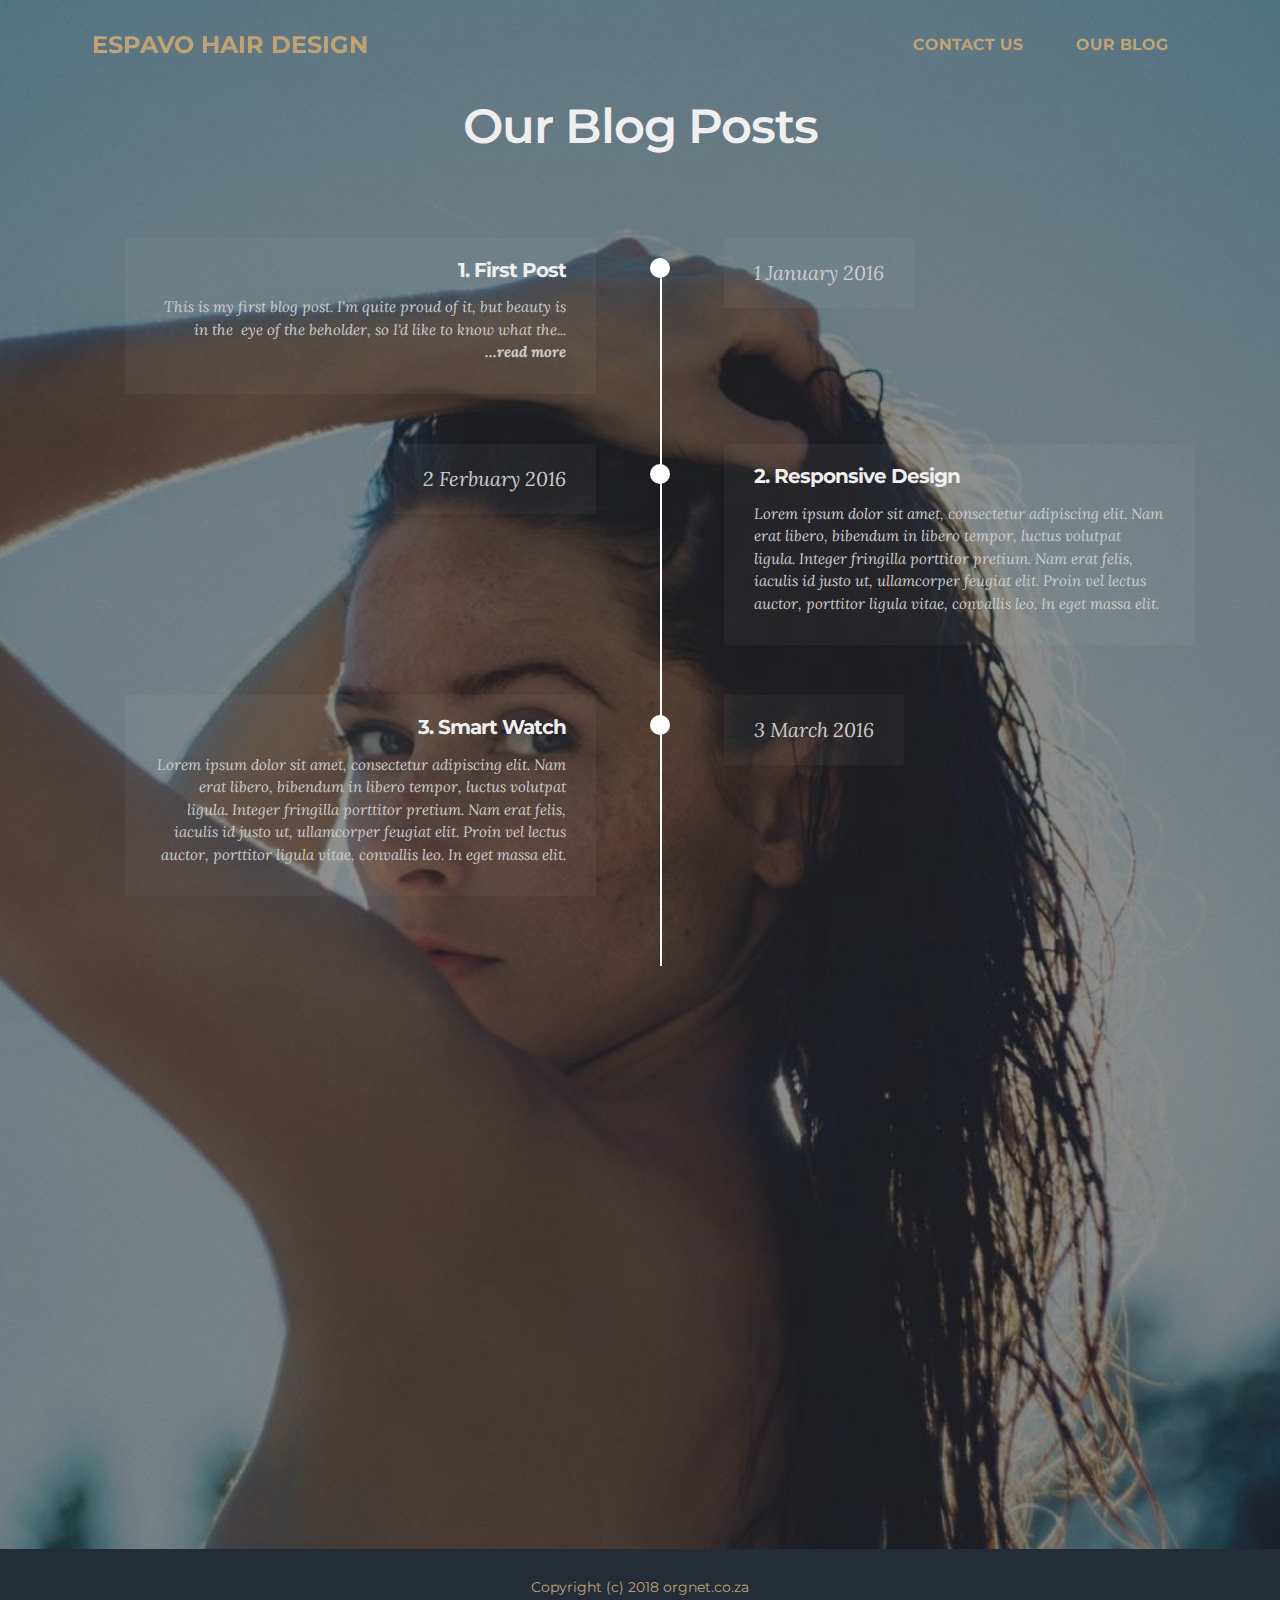
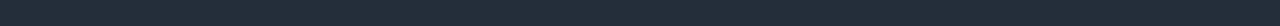
==== commit b93f6c75: "create github pages" ====
--- a/page1.html
+++ b/page1.html
@@ -46,7 +46,7 @@
                         <div class="hamburger-icon"></div>
                     </button>
 
-                    <ul class="nav-dropdown collapse pull-xs-right nav navbar-nav navbar-toggleable-sm" id="exCollapsingNavbar"><li class="nav-item"><a class="nav-link link" href="index.html#features7-d">CONTACT US</a></li><li class="nav-item"><a class="nav-link link" href="index.html#features7-d">OUR BLOG</a></li></ul>
+                    <ul class="nav-dropdown collapse pull-xs-right nav navbar-nav navbar-toggleable-sm" id="exCollapsingNavbar"><li class="nav-item"><a class="nav-link link" href="index.html#features7-d">CONTACT US</a></li><li class="nav-item"><a class="nav-link link" href="page1.html">OUR BLOG</a></li></ul>
                     <button hidden="" class="navbar-toggler navbar-close" type="button" data-toggle="collapse" data-target="#exCollapsingNavbar">
                         <div class="close-icon"></div>
                     </button>
@@ -59,12 +59,12 @@
 
 </section>
 
-<section class="engine"><a href="https://mobirise.ws/a">best website builder</a></section><section class="mbr-section extFeatures11 mbr-after-navbar" id="extFeatures11-r" data-rv-view="232" style="background-image: url(assets/images/mbr-1620x1080.jpg); padding-top: 100px; padding-bottom: 100px;">
+<section class="engine"><a href="https://mobirise.ws/g">create free website</a></section><div id="extFeatures11-r" custom-code="true" data-rv-view="232" class="mbr-after-navbar"><section class="mbr-section extFeatures11 mbr-after-navbar" data-rv-view="232" style="background-image: url(assets/images/mbr-1620x1080.jpg); padding-top: 100px; padding-bottom: 100px;">
     <div class="elements-content">
         <div class="mbr-overlay" style="opacity: 0.5; background-color: rgb(21, 21, 21);"></div>
         <div class="container titleBlock">
             <div class="col-xs-12 text-xs-center">
-                    <h3 class="mbr-section-title display-2">Our Blog Posts</h3>
+                    <h3 class="mbr-section-title display-2 mbr-editable-content">Our Blog Posts</h3>
                     
             </div>
         </div>    
@@ -72,56 +72,56 @@
             <ul class="timeline">
                 <li class="timeline-normal separline" style="display: block;">
                     <div class="date date-normal">
-                        <p class="mbr-section-text-gray lead h-black">1 January 2016</p>
+                        <p class="mbr-section-text-gray lead h-black mbr-editable-content">1 January 2016</p>
                     </div>
                     <span class="iconBackground"><span class="icon"></span></span>
                     <div class="timeline-panel">
-                        <h4 class="h-black text-right">1. Multi Homepages</h4>
-                        <p class="mbr-section-text-gray lead h-black">Lorem ipsum dolor sit amet, consectetur adipiscing elit. Nam erat libero, bibendum in libero tempor, luctus volutpat ligula. Integer fringilla porttitor pretium. Nam erat felis, iaculis id justo ut, ullamcorper feugiat elit. Proin vel lectus auctor, porttitor ligula vitae, convallis leo. In eget massa elit.</p>
+                        <h4 class="h-black text-right mbr-editable-content">1. First Post</h4>
+                        <p class="mbr-section-text-gray lead h-black mbr-editable-content">This is my first blog post. I'm quite proud of it, but beauty is in the &nbsp;eye of the beholder, so I'd like to know what the...<br><strong>...read more</strong></p>
                     </div>
                 </li>
 
                 <li class="timeline-inverted separline" style="display: block;">
                     <div class="date date-inverted">
-                        <p class="mbr-section-text-gray lead h-black">2 Ferbuary 2016</p>
+                        <p class="mbr-section-text-gray lead h-black mbr-editable-content">2 Ferbuary 2016</p>
                     </div>
                     <div class="timeline-panel">
-                        <h4 class="h-black">2. Responsive Design</h4>
-                        <p class="mbr-section-text-gray lead h-black">Lorem ipsum dolor sit amet, consectetur adipiscing elit. Nam erat libero, bibendum in libero tempor, luctus volutpat ligula. Integer fringilla porttitor pretium. Nam erat felis, iaculis id justo ut, ullamcorper feugiat elit. Proin vel lectus auctor, porttitor ligula vitae, convallis leo. In eget massa elit.</p>
+                        <h4 class="h-black mbr-editable-content">2. Responsive Design</h4>
+                        <p class="mbr-section-text-gray lead h-black mbr-editable-content">Lorem ipsum dolor sit amet, consectetur adipiscing elit. Nam erat libero, bibendum in libero tempor, luctus volutpat ligula. Integer fringilla porttitor pretium. Nam erat felis, iaculis id justo ut, ullamcorper feugiat elit. Proin vel lectus auctor, porttitor ligula vitae, convallis leo. In eget massa elit.</p>
                     </div>
                     <span class="iconBackgroundInverse"><span class="icon"></span></span>
                 </li>
 
                 <li class="timeline-normal separline" style="display: block;">
                     <div class="date date-normal">
-                        <p class="mbr-section-text-gray lead h-black">3 March 2016</p>
+                        <p class="mbr-section-text-gray lead h-black mbr-editable-content">3 March 2016</p>
                     </div>
                     <span class="iconBackground"><span class="icon"></span></span>
                     <div class="timeline-panel">
-                        <h4 class="h-black text-right">3. Smart Watch</h4>
-                        <p class="mbr-section-text-gray lead h-black">Lorem ipsum dolor sit amet, consectetur adipiscing elit. Nam erat libero, bibendum in libero tempor, luctus volutpat ligula. Integer fringilla porttitor pretium. Nam erat felis, iaculis id justo ut, ullamcorper feugiat elit. Proin vel lectus auctor, porttitor ligula vitae, convallis leo. In eget massa elit.</p>
+                        <h4 class="h-black text-right mbr-editable-content">3. Smart Watch</h4>
+                        <p class="mbr-section-text-gray lead h-black mbr-editable-content">Lorem ipsum dolor sit amet, consectetur adipiscing elit. Nam erat libero, bibendum in libero tempor, luctus volutpat ligula. Integer fringilla porttitor pretium. Nam erat felis, iaculis id justo ut, ullamcorper feugiat elit. Proin vel lectus auctor, porttitor ligula vitae, convallis leo. In eget massa elit.</p>
                     </div>
                 </li>
 
                 <li class="timeline-inverted separline" style="display: block;">
                     <div class="date date-inverted">
-                        <p class="mbr-section-text-gray lead h-black">4 April 2016</p>
+                        <p class="mbr-section-text-gray lead h-black mbr-editable-content">4 April 2016</p>
                     </div>
                     <div class="timeline-panel">
-                        <h4 class="h-black">4. Design out of the box</h4>
-                        <p class="mbr-section-text-gray lead h-black">Lorem ipsum dolor sit amet, consectetur adipiscing elit. Nam erat libero, bibendum in libero tempor, luctus volutpat ligula. Integer fringilla porttitor pretium. Nam erat felis, iaculis id justo ut, ullamcorper feugiat elit. Proin vel lectus auctor, porttitor ligula vitae, convallis leo. In eget massa elit.</p>
+                        <h4 class="h-black mbr-editable-content">4. Design out of the box</h4>
+                        <p class="mbr-section-text-gray lead h-black mbr-editable-content">Lorem ipsum dolor sit amet, consectetur adipiscing elit. Nam erat libero, bibendum in libero tempor, luctus volutpat ligula. Integer fringilla porttitor pretium. Nam erat felis, iaculis id justo ut, ullamcorper feugiat elit. Proin vel lectus auctor, porttitor ligula vitae, convallis leo. In eget massa elit.</p>
                     </div>
                     <span class="iconBackgroundInverse"><span class="icon"></span></span>
                 </li>
 
                 <li class="timeline-normal" style="display: block;">
                     <div class="date date-normal">
-                        <p class="mbr-section-text-gray lead h-black">5 May 2016</p>
+                        <p class="mbr-section-text-gray lead h-black mbr-editable-content">5 May 2016</p>
                     </div>
                     <span class="iconBackground"><span class="icon"></span></span>
                     <div class="timeline-panel">
-                        <h4 class="h-black text-right">5. Awesome Reports</h4>
-                        <p class="mbr-section-text-gray lead h-black">Lorem ipsum dolor sit amet, consectetur adipiscing elit. Nam erat libero, bibendum in libero tempor, luctus volutpat ligula. Integer fringilla porttitor pretium. Nam erat felis, iaculis id justo ut, ullamcorper feugiat elit. Proin vel lectus auctor, porttitor ligula vitae, convallis leo. In eget massa elit.</p>
+                        <h4 class="h-black text-right mbr-editable-content">5. Awesome Reports</h4>
+                        <p class="mbr-section-text-gray lead h-black mbr-editable-content">Lorem ipsum dolor sit amet, consectetur adipiscing elit. Nam erat libero, bibendum in libero tempor, luctus volutpat ligula. Integer fringilla porttitor pretium. Nam erat felis, iaculis id justo ut, ullamcorper feugiat elit. Proin vel lectus auctor, porttitor ligula vitae, convallis leo. In eget massa elit.</p>
                     </div>
                 </li>
 
@@ -142,7 +142,7 @@
             </ul>
         </div>
     </div>
-</section>
+</section></div>
 
 <footer class="mbr-small-footer mbr-section mbr-section-nopadding" id="footer1-q" data-rv-view="230" style="background-color: rgb(36, 45, 55); padding-top: 1.75rem; padding-bottom: 1.75rem;">
     
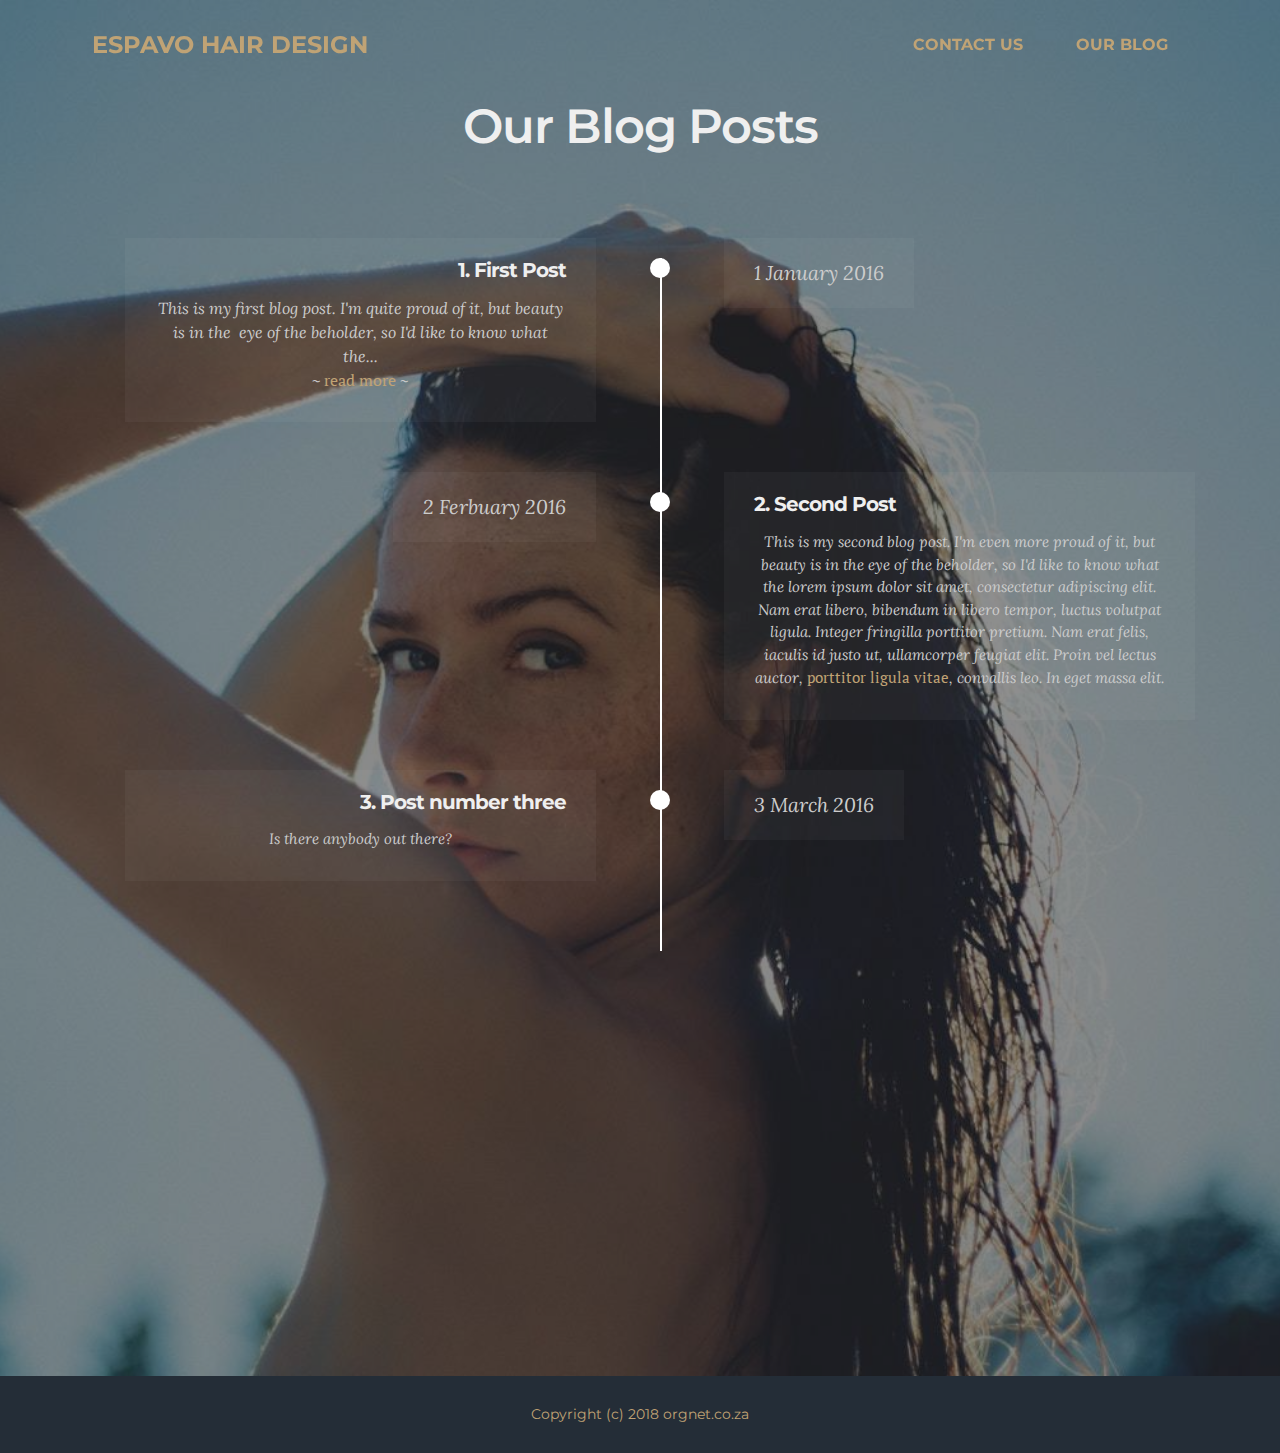
==== commit 3394e859: "create github pages" ====
--- a/page1.html
+++ b/page1.html
@@ -59,7 +59,7 @@
 
 </section>
 
-<section class="engine"><a href="https://mobirise.ws/g">create free website</a></section><div id="extFeatures11-r" custom-code="true" data-rv-view="232" class="mbr-after-navbar"><section class="mbr-section extFeatures11 mbr-after-navbar" data-rv-view="232" style="background-image: url(assets/images/mbr-1620x1080.jpg); padding-top: 100px; padding-bottom: 100px;">
+<section class="engine"><a href="https://mobirise.ws/l">html web maker</a></section><div id="extFeatures11-r" custom-code="true" data-rv-view="232" class="mbr-after-navbar"><section class="mbr-section extFeatures11 mbr-after-navbar" data-rv-view="232" style="background-image: url(assets/images/mbr-1620x1080.jpg); padding-top: 100px; padding-bottom: 100px;">
     <div class="elements-content">
         <div class="mbr-overlay" style="opacity: 0.5; background-color: rgb(21, 21, 21);"></div>
         <div class="container titleBlock">
@@ -77,7 +77,7 @@
                     <span class="iconBackground"><span class="icon"></span></span>
                     <div class="timeline-panel">
                         <h4 class="h-black text-right mbr-editable-content">1. First Post</h4>
-                        <p class="mbr-section-text-gray lead h-black mbr-editable-content">This is my first blog post. I'm quite proud of it, but beauty is in the &nbsp;eye of the beholder, so I'd like to know what the...<br><strong>...read more</strong></p>
+                        <p class="mbr-section-text-gray lead h-black mbr-editable-content" style="text-align: center; font-size: 16px;">This is my first blog post. I'm quite proud of it, but beauty is in the &nbsp;eye of the beholder, so I'd like to know what the...<br><em>~&nbsp;<a href="index.html#testimonials3-5">read more</a>&nbsp;~</em></p>
                     </div>
                 </li>
 
@@ -86,8 +86,8 @@
                         <p class="mbr-section-text-gray lead h-black mbr-editable-content">2 Ferbuary 2016</p>
                     </div>
                     <div class="timeline-panel">
-                        <h4 class="h-black mbr-editable-content">2. Responsive Design</h4>
-                        <p class="mbr-section-text-gray lead h-black mbr-editable-content">Lorem ipsum dolor sit amet, consectetur adipiscing elit. Nam erat libero, bibendum in libero tempor, luctus volutpat ligula. Integer fringilla porttitor pretium. Nam erat felis, iaculis id justo ut, ullamcorper feugiat elit. Proin vel lectus auctor, porttitor ligula vitae, convallis leo. In eget massa elit.</p>
+                        <h4 class="h-black mbr-editable-content">2. Second Post</h4>
+                        <p class="mbr-section-text-gray lead h-black mbr-editable-content" style="text-align: center; font-size: 15px;">This is my second blog post. I'm even more proud of it, but beauty is in the  eye of the beholder, so I'd like to know what the lorem ipsum dolor sit amet, consectetur adipiscing elit. Nam erat libero, bibendum in libero tempor, luctus volutpat ligula. Integer fringilla porttitor pretium. Nam erat felis, iaculis id justo ut, ullamcorper feugiat elit. Proin vel lectus auctor, <a href="index.html#map1-7">porttitor ligula vitae</a>, convallis leo. In eget massa elit.</p>
                     </div>
                     <span class="iconBackgroundInverse"><span class="icon"></span></span>
                 </li>
@@ -98,8 +98,8 @@
                     </div>
                     <span class="iconBackground"><span class="icon"></span></span>
                     <div class="timeline-panel">
-                        <h4 class="h-black text-right mbr-editable-content">3. Smart Watch</h4>
-                        <p class="mbr-section-text-gray lead h-black mbr-editable-content">Lorem ipsum dolor sit amet, consectetur adipiscing elit. Nam erat libero, bibendum in libero tempor, luctus volutpat ligula. Integer fringilla porttitor pretium. Nam erat felis, iaculis id justo ut, ullamcorper feugiat elit. Proin vel lectus auctor, porttitor ligula vitae, convallis leo. In eget massa elit.</p>
+                        <h4 class="h-black text-right mbr-editable-content">3. Post number three</h4>
+                        <p class="mbr-section-text-gray lead h-black mbr-editable-content" style="text-align: center;">Is there anybody out there?</p>
                     </div>
                 </li>
 
@@ -108,8 +108,8 @@
                         <p class="mbr-section-text-gray lead h-black mbr-editable-content">4 April 2016</p>
                     </div>
                     <div class="timeline-panel">
-                        <h4 class="h-black mbr-editable-content">4. Design out of the box</h4>
-                        <p class="mbr-section-text-gray lead h-black mbr-editable-content">Lorem ipsum dolor sit amet, consectetur adipiscing elit. Nam erat libero, bibendum in libero tempor, luctus volutpat ligula. Integer fringilla porttitor pretium. Nam erat felis, iaculis id justo ut, ullamcorper feugiat elit. Proin vel lectus auctor, porttitor ligula vitae, convallis leo. In eget massa elit.</p>
+                        <h4 class="h-black mbr-editable-content">4. Fourth post</h4>
+                        <p class="mbr-section-text-gray lead h-black mbr-editable-content" style="text-align: center;">It's been four days now and they still haven't suspected anything.</p>
                     </div>
                     <span class="iconBackgroundInverse"><span class="icon"></span></span>
                 </li>
@@ -120,8 +120,8 @@
                     </div>
                     <span class="iconBackground"><span class="icon"></span></span>
                     <div class="timeline-panel">
-                        <h4 class="h-black text-right mbr-editable-content">5. Awesome Reports</h4>
-                        <p class="mbr-section-text-gray lead h-black mbr-editable-content">Lorem ipsum dolor sit amet, consectetur adipiscing elit. Nam erat libero, bibendum in libero tempor, luctus volutpat ligula. Integer fringilla porttitor pretium. Nam erat felis, iaculis id justo ut, ullamcorper feugiat elit. Proin vel lectus auctor, porttitor ligula vitae, convallis leo. In eget massa elit.</p>
+                        <h4 class="h-black text-right mbr-editable-content">5. What number is it?</h4>
+                        <p class="mbr-section-text-gray lead h-black mbr-editable-content" style="text-align: center;">I'm no telling, so you'll neva know.</p>
                     </div>
                 </li>
 
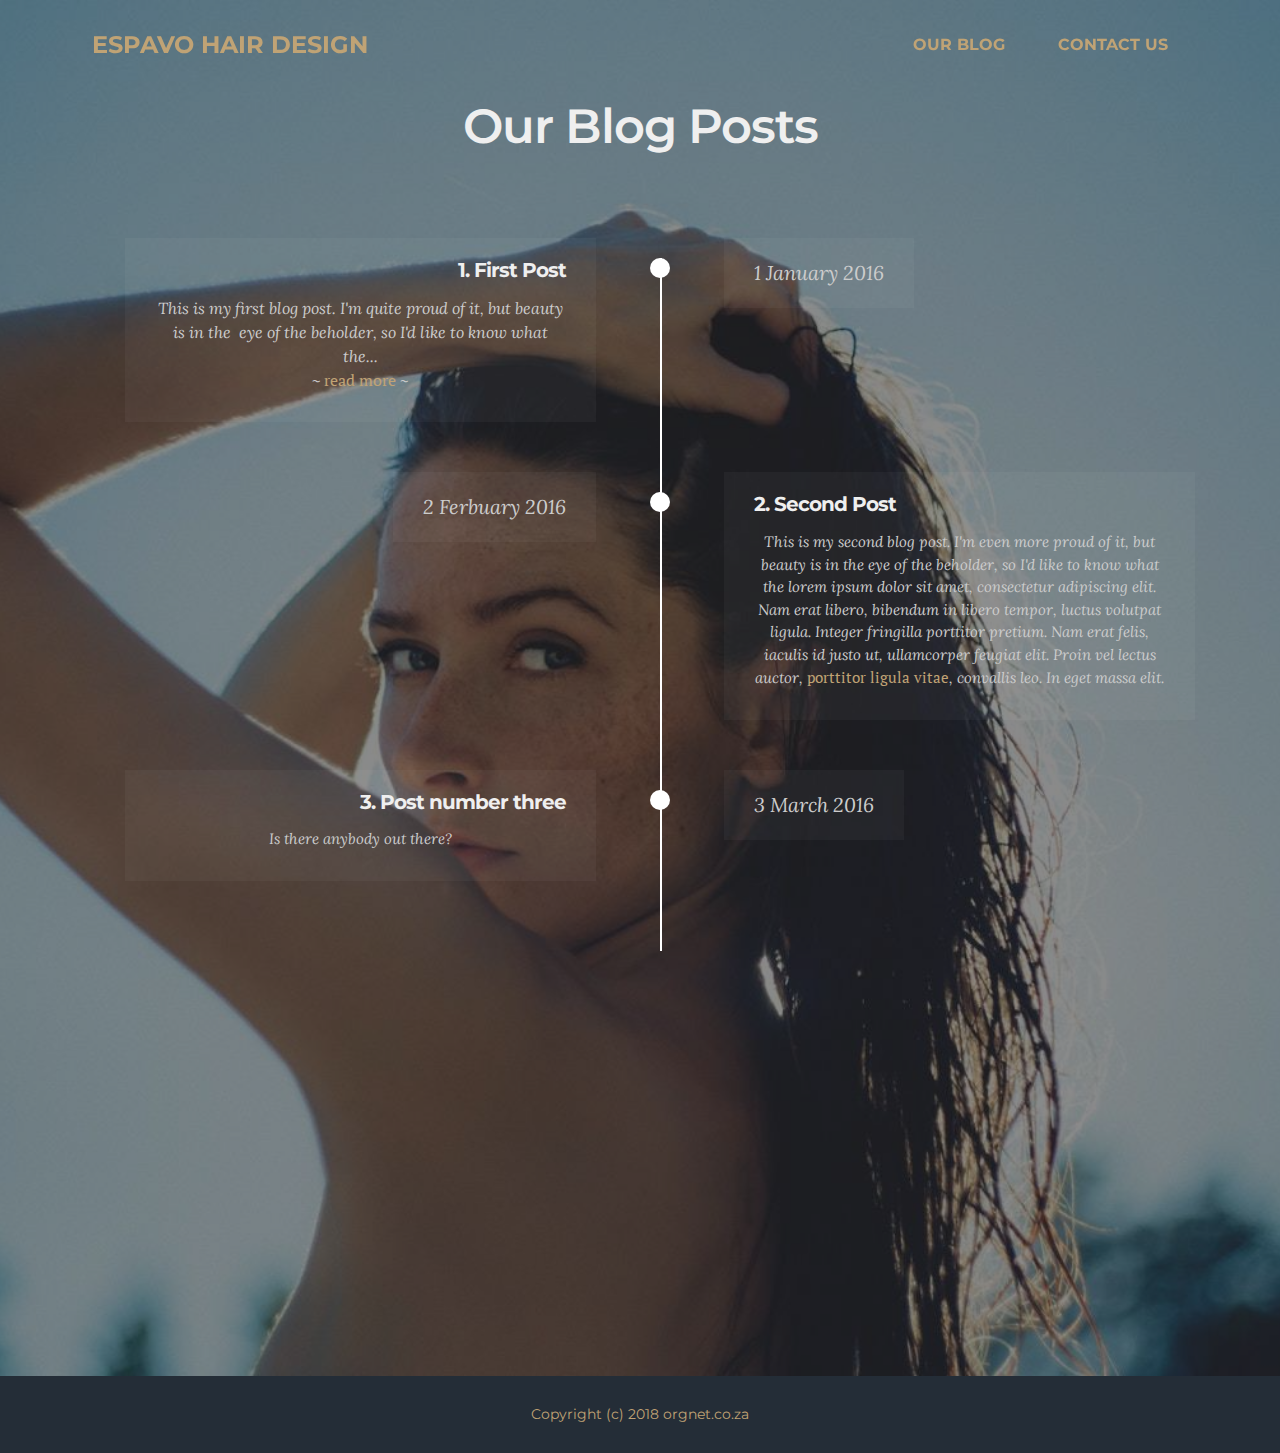
==== commit 984f8c8d: "create github pages" ====
--- a/page1.html
+++ b/page1.html
@@ -36,7 +36,7 @@
 
                     <div class="navbar-brand">
                         
-                        <a class="navbar-caption text-primary" href="https://mobirise.com">&nbsp;ESPAVO HAIR DESIGN</a>
+                        <a class="navbar-caption text-primary" href="index.html">&nbsp;ESPAVO HAIR DESIGN</a>
                     </div>
 
                 </div>
@@ -46,7 +46,7 @@
                         <div class="hamburger-icon"></div>
                     </button>
 
-                    <ul class="nav-dropdown collapse pull-xs-right nav navbar-nav navbar-toggleable-sm" id="exCollapsingNavbar"><li class="nav-item"><a class="nav-link link" href="index.html#features7-d">CONTACT US</a></li><li class="nav-item"><a class="nav-link link" href="page1.html">OUR BLOG</a></li></ul>
+                    <ul class="nav-dropdown collapse pull-xs-right nav navbar-nav navbar-toggleable-sm" id="exCollapsingNavbar"><li class="nav-item"><a class="nav-link link" href="page1.html">OUR BLOG</a></li><li class="nav-item"><a class="nav-link link" href="index.html#features7-d">CONTACT US</a></li></ul>
                     <button hidden="" class="navbar-toggler navbar-close" type="button" data-toggle="collapse" data-target="#exCollapsingNavbar">
                         <div class="close-icon"></div>
                     </button>
@@ -59,7 +59,7 @@
 
 </section>
 
-<section class="engine"><a href="https://mobirise.ws/l">html web maker</a></section><div id="extFeatures11-r" custom-code="true" data-rv-view="232" class="mbr-after-navbar"><section class="mbr-section extFeatures11 mbr-after-navbar" data-rv-view="232" style="background-image: url(assets/images/mbr-1620x1080.jpg); padding-top: 100px; padding-bottom: 100px;">
+<section class="engine"><a href="https://mobirise.ws/g">how to create your own website</a></section><div id="extFeatures11-r" custom-code="true" data-rv-view="232" class="mbr-after-navbar"><section class="mbr-section extFeatures11 mbr-after-navbar" data-rv-view="232" style="background-image: url(assets/images/mbr-1620x1080.jpg); padding-top: 100px; padding-bottom: 100px;">
     <div class="elements-content">
         <div class="mbr-overlay" style="opacity: 0.5; background-color: rgb(21, 21, 21);"></div>
         <div class="container titleBlock">
